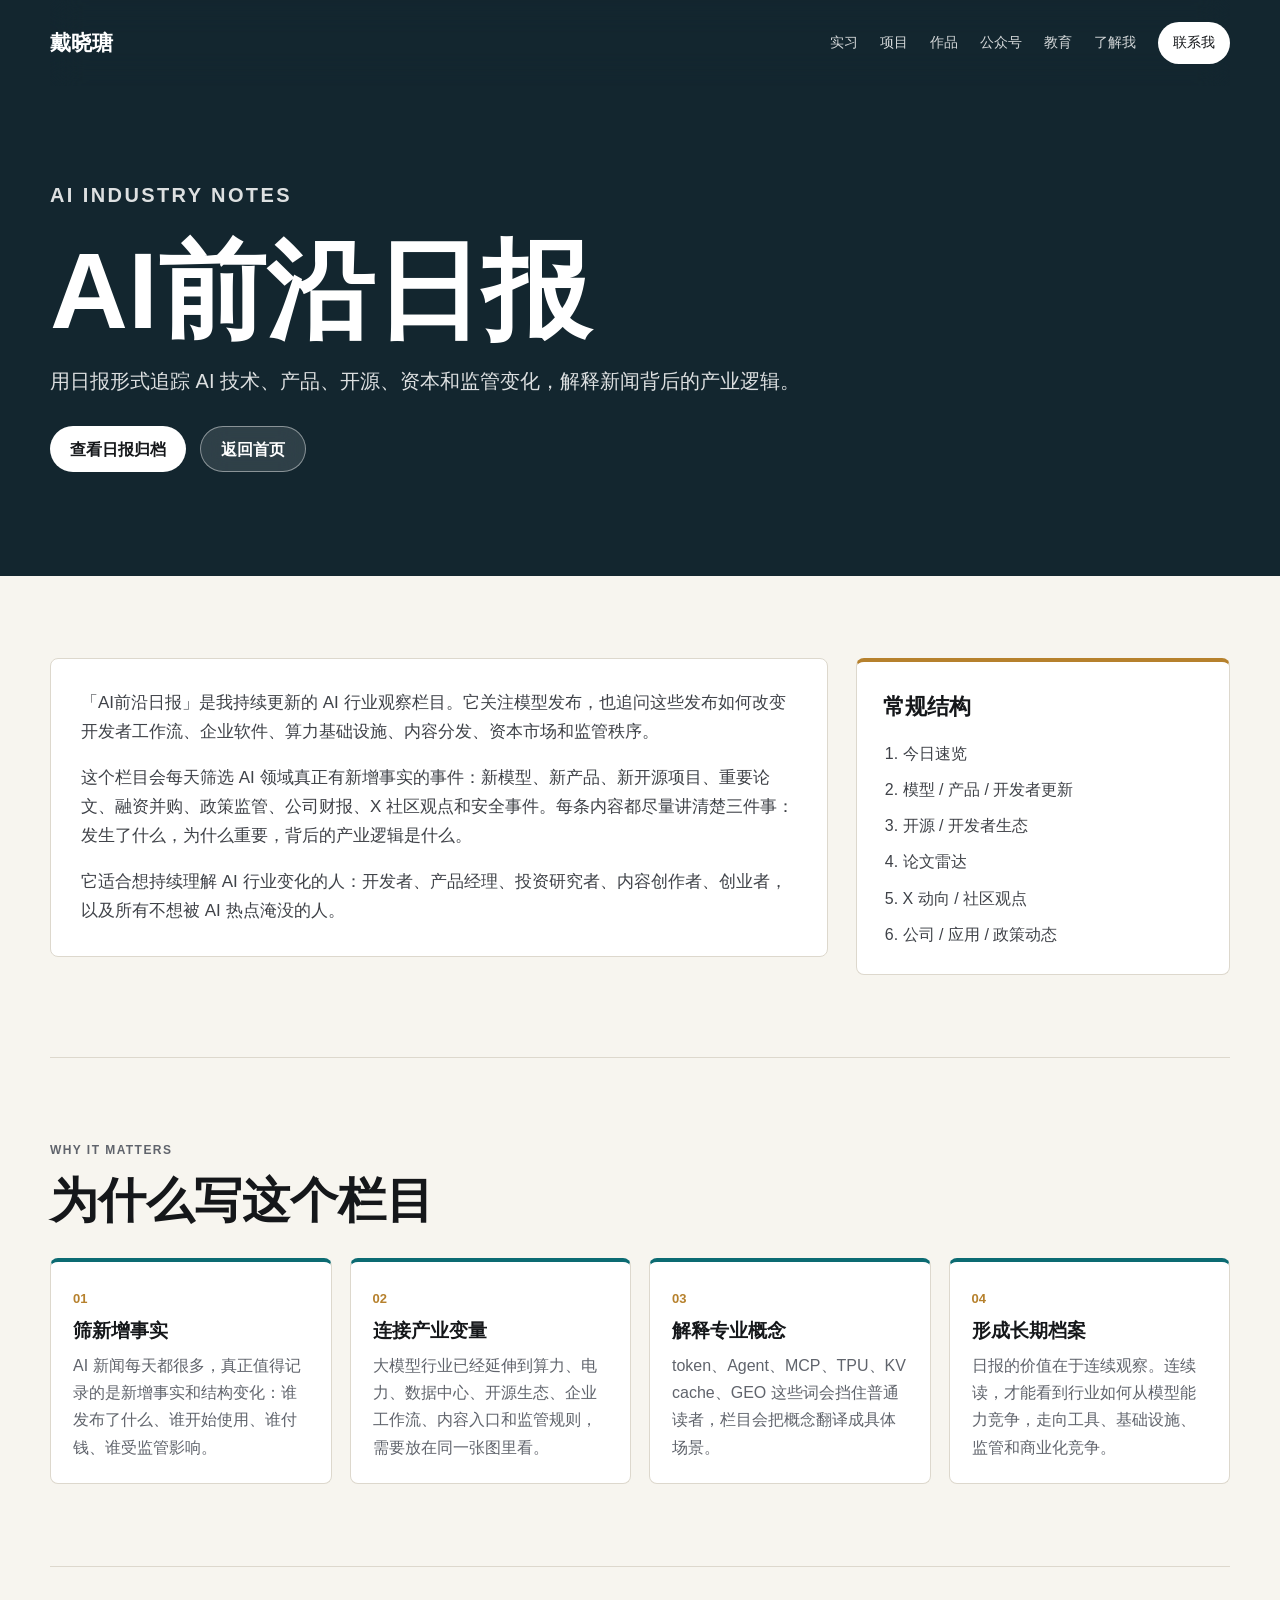
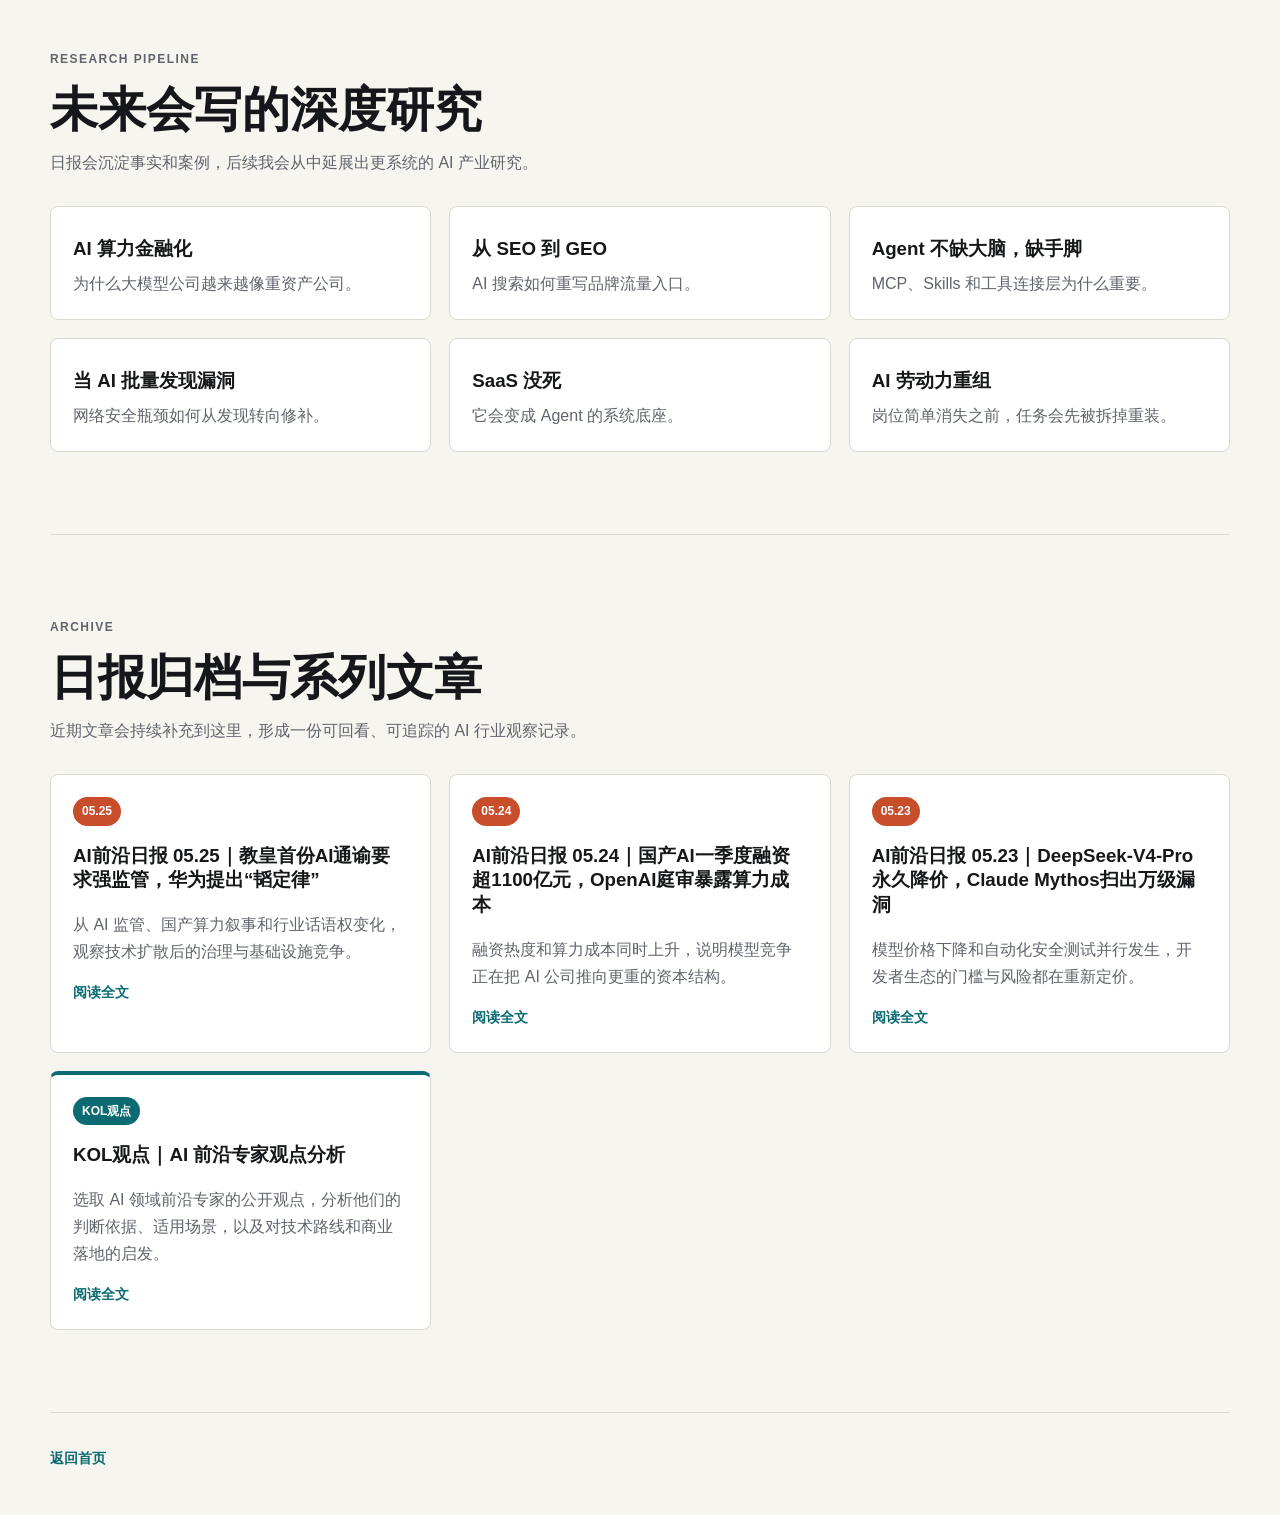
==== ai-daily/index.html @ 01240bb3 "Initial personal website" ====
<!doctype html>
<html lang="zh-CN">
  <head>
    <meta charset="utf-8" />
    <meta name="viewport" content="width=device-width, initial-scale=1" />
    <title>AI前沿日报 | 戴晓瑭</title>
    <meta
      name="description"
      content="AI前沿日报是戴晓瑭持续更新的 AI 行业观察栏目，追踪技术、产品、开源、资本和监管变化，解释新闻背后的产业逻辑。"
    />
    <link rel="stylesheet" href="../styles.css" />
  </head>
  <body class="daily-page">
    <header class="daily-site-header">
      <nav class="nav" aria-label="主导航">
        <a class="brand" href="../index.html#top" aria-label="返回首页">戴晓瑭</a>
        <button class="nav-toggle" type="button" aria-label="打开导航" aria-expanded="false">
          <span></span>
          <span></span>
        </button>
        <div class="nav-links">
          <a href="../index.html#experience">实习</a>
          <a href="../index.html#projects">项目</a>
          <a href="../index.html#downloads">作品</a>
          <a href="./">公众号</a>
          <a href="../index.html#education">教育</a>
          <a href="../index.html#life">了解我</a>
          <a class="nav-cta" href="mailto:daixiaotang2022@163.com">联系我</a>
        </div>
      </nav>

      <section class="daily-hero" aria-labelledby="daily-title">
        <p class="eyebrow">AI Industry Notes</p>
        <h1 id="daily-title">AI前沿日报</h1>
        <p>
          用日报形式追踪 AI 技术、产品、开源、资本和监管变化，解释新闻背后的产业逻辑。
        </p>
        <div class="daily-hero-actions">
          <a class="primary-action" href="#archive">查看日报归档</a>
          <a class="secondary-action" href="../index.html">返回首页</a>
        </div>
      </section>
    </header>

    <main>
      <section class="section daily-intro" aria-label="栏目介绍">
        <div class="daily-intro-copy">
          <p>
            「AI前沿日报」是我持续更新的 AI 行业观察栏目。它关注模型发布，也追问这些发布如何改变开发者工作流、企业软件、算力基础设施、内容分发、资本市场和监管秩序。
          </p>
          <p>
            这个栏目会每天筛选 AI 领域真正有新增事实的事件：新模型、新产品、新开源项目、重要论文、融资并购、政策监管、公司财报、X 社区观点和安全事件。每条内容都尽量讲清楚三件事：发生了什么，为什么重要，背后的产业逻辑是什么。
          </p>
          <p>
            它适合想持续理解 AI 行业变化的人：开发者、产品经理、投资研究者、内容创作者、创业者，以及所有不想被 AI 热点淹没的人。
          </p>
        </div>
        <aside class="daily-format-card" aria-label="栏目结构">
          <h2>常规结构</h2>
          <ol>
            <li>今日速览</li>
            <li>模型 / 产品 / 开发者更新</li>
            <li>开源 / 开发者生态</li>
            <li>论文雷达</li>
            <li>X 动向 / 社区观点</li>
            <li>公司 / 应用 / 政策动态</li>
          </ol>
        </aside>
      </section>

      <section class="section daily-value-section" aria-labelledby="value-title">
        <div class="section-heading">
          <p class="eyebrow">Why It Matters</p>
          <h2 id="value-title">为什么写这个栏目</h2>
        </div>
        <div class="daily-card-grid">
          <article>
            <span>01</span>
            <h3>筛新增事实</h3>
            <p>AI 新闻每天都很多，真正值得记录的是新增事实和结构变化：谁发布了什么、谁开始使用、谁付钱、谁受监管影响。</p>
          </article>
          <article>
            <span>02</span>
            <h3>连接产业变量</h3>
            <p>大模型行业已经延伸到算力、电力、数据中心、开源生态、企业工作流、内容入口和监管规则，需要放在同一张图里看。</p>
          </article>
          <article>
            <span>03</span>
            <h3>解释专业概念</h3>
            <p>token、Agent、MCP、TPU、KV cache、GEO 这些词会挡住普通读者，栏目会把概念翻译成具体场景。</p>
          </article>
          <article>
            <span>04</span>
            <h3>形成长期档案</h3>
            <p>日报的价值在于连续观察。连续读，才能看到行业如何从模型能力竞争，走向工具、基础设施、监管和商业化竞争。</p>
          </article>
        </div>
      </section>

      <section class="section deep-research-section" aria-labelledby="research-title">
        <div class="section-heading">
          <p class="eyebrow">Research Pipeline</p>
          <h2 id="research-title">未来会写的深度研究</h2>
          <p>日报会沉淀事实和案例，后续我会从中延展出更系统的 AI 产业研究。</p>
        </div>
        <div class="research-list">
          <article>
            <h3>AI 算力金融化</h3>
            <p>为什么大模型公司越来越像重资产公司。</p>
          </article>
          <article>
            <h3>从 SEO 到 GEO</h3>
            <p>AI 搜索如何重写品牌流量入口。</p>
          </article>
          <article>
            <h3>Agent 不缺大脑，缺手脚</h3>
            <p>MCP、Skills 和工具连接层为什么重要。</p>
          </article>
          <article>
            <h3>当 AI 批量发现漏洞</h3>
            <p>网络安全瓶颈如何从发现转向修补。</p>
          </article>
          <article>
            <h3>SaaS 没死</h3>
            <p>它会变成 Agent 的系统底座。</p>
          </article>
          <article>
            <h3>AI 劳动力重组</h3>
            <p>岗位简单消失之前，任务会先被拆掉重装。</p>
          </article>
        </div>
      </section>

      <section class="section archive-section" id="archive" aria-labelledby="archive-title">
        <div class="section-heading">
          <p class="eyebrow">Archive</p>
          <h2 id="archive-title">日报归档与系列文章</h2>
          <p>近期文章会持续补充到这里，形成一份可回看、可追踪的 AI 行业观察记录。</p>
        </div>
        <div class="article-list">
          <article class="article-card">
            <time datetime="2026-05-25">05.25</time>
            <h3>AI前沿日报 05.25｜教皇首份AI通谕要求强监管，华为提出“韬定律”</h3>
            <p>从 AI 监管、国产算力叙事和行业话语权变化，观察技术扩散后的治理与基础设施竞争。</p>
            <a href="https://mp.weixin.qq.com/s/9RqhvEOD9WGceK2MUgbzag" target="_blank" rel="noreferrer">阅读全文</a>
          </article>
          <article class="article-card">
            <time datetime="2026-05-24">05.24</time>
            <h3>AI前沿日报 05.24｜国产AI一季度融资超1100亿元，OpenAI庭审暴露算力成本</h3>
            <p>融资热度和算力成本同时上升，说明模型竞争正在把 AI 公司推向更重的资本结构。</p>
            <a href="https://mp.weixin.qq.com/s/TANCu0nCdTwqY-NzmuVdgA" target="_blank" rel="noreferrer">阅读全文</a>
          </article>
          <article class="article-card">
            <time datetime="2026-05-23">05.23</time>
            <h3>AI前沿日报 05.23｜DeepSeek-V4-Pro永久降价，Claude Mythos扫出万级漏洞</h3>
            <p>模型价格下降和自动化安全测试并行发生，开发者生态的门槛与风险都在重新定价。</p>
            <a href="https://mp.weixin.qq.com/s/mKj3qiV9ltxEZ8whhvYLuQ" target="_blank" rel="noreferrer">阅读全文</a>
          </article>
          <article class="article-card article-card-series">
            <span class="article-tag">KOL观点</span>
            <h3>KOL观点｜AI 前沿专家观点分析</h3>
            <p>选取 AI 领域前沿专家的公开观点，分析他们的判断依据、适用场景，以及对技术路线和商业落地的启发。</p>
            <a href="https://mp.weixin.qq.com/s/wnIvFZk73prSC3Kz0EGBNw" target="_blank" rel="noreferrer">阅读全文</a>
          </article>
        </div>
      </section>
    </main>

    <footer class="footer">
      <a href="../index.html">返回首页</a>
    </footer>

    <script src="../script.js"></script>
  </body>
</html>
---- styles.css ----
:root {
  --ink: #15171a;
  --muted: #60646c;
  --paper: #f7f5ef;
  --surface: #ffffff;
  --line: #ddd8cd;
  --teal: #0c6b72;
  --red: #c84d2b;
  --gold: #b6812d;
  --sky: #2f8bd3;
  --shadow: 0 22px 70px rgba(23, 23, 23, 0.12);
}

* {
  box-sizing: border-box;
}

html {
  scroll-behavior: smooth;
}

body {
  margin: 0;
  font-family: "Microsoft YaHei", "PingFang SC", "Hiragino Sans GB", Arial, sans-serif;
  color: var(--ink);
  background: var(--paper);
  line-height: 1.7;
}

a {
  color: inherit;
  text-decoration: none;
}

img {
  display: block;
  max-width: 100%;
}

.site-header {
  position: relative;
  min-height: 94vh;
  color: #ffffff;
  background:
    linear-gradient(90deg, rgba(6, 19, 30, 0.88) 0%, rgba(6, 19, 30, 0.6) 37%, rgba(6, 19, 30, 0.08) 72%),
    linear-gradient(180deg, rgba(6, 19, 30, 0.18) 0%, rgba(6, 19, 30, 0.16) 66%, rgba(247, 245, 239, 1) 100%),
    url("assets/hero-mountain-web.jpg") center right / cover no-repeat;
}

.site-header::after {
  position: absolute;
  right: 0;
  bottom: 0;
  left: 0;
  height: 160px;
  pointer-events: none;
  content: "";
  background: linear-gradient(180deg, rgba(247, 245, 239, 0) 0%, var(--paper) 88%);
}

.nav {
  position: sticky;
  top: 0;
  z-index: 10;
  display: flex;
  align-items: center;
  justify-content: space-between;
  width: min(1180px, calc(100% - 40px));
  margin: 0 auto;
  padding: 22px 0;
  color: #ffffff;
  backdrop-filter: blur(16px);
}

.brand {
  font-size: 21px;
  font-weight: 900;
  letter-spacing: 0;
}

.nav-links {
  display: flex;
  align-items: center;
  gap: 22px;
  font-size: 14px;
  color: rgba(255, 255, 255, 0.82);
}

.nav-links a {
  transition: color 0.2s ease;
}

.nav-links a:hover {
  color: #ffffff;
}

.nav-cta {
  padding: 9px 15px;
  color: var(--ink) !important;
  background: #ffffff;
  border-radius: 999px;
}

.nav-toggle {
  display: none;
  width: 42px;
  height: 42px;
  border: 1px solid rgba(255, 255, 255, 0.35);
  border-radius: 50%;
  background: rgba(255, 255, 255, 0.16);
}

.nav-toggle span {
  display: block;
  width: 18px;
  height: 2px;
  margin: 5px auto;
  background: #ffffff;
}

.hero {
  position: relative;
  z-index: 1;
  display: flex;
  min-height: calc(94vh - 86px);
  flex-direction: column;
  justify-content: center;
  width: min(1180px, calc(100% - 40px));
  margin: 0 auto;
  padding: 70px 0 110px;
}

.hero-copy {
  position: relative;
  z-index: 1;
  max-width: 690px;
}

.eyebrow {
  margin: 0 0 14px;
  color: var(--red);
  font-size: 12px;
  font-weight: 900;
  letter-spacing: 0.12em;
  text-transform: uppercase;
}

h1,
h2,
h3,
p {
  margin-top: 0;
}

h1 {
  margin-bottom: 20px;
  font-size: clamp(64px, 11vw, 132px);
  line-height: 0.95;
  letter-spacing: 0;
}

.hero-subtitle {
  max-width: 650px;
  margin-bottom: 28px;
  color: rgba(255, 255, 255, 0.88);
  font-size: 19px;
}

.hero-actions {
  display: flex;
  flex-wrap: wrap;
  gap: 14px;
  margin-bottom: 32px;
}

.primary-action,
.secondary-action {
  display: inline-flex;
  align-items: center;
  justify-content: center;
  min-height: 46px;
  padding: 0 20px;
  border-radius: 999px;
  font-weight: 700;
}

.primary-action {
  color: var(--ink);
  background: #ffffff;
}

.secondary-action {
  color: #ffffff;
  border: 1px solid rgba(255, 255, 255, 0.44);
  background: rgba(255, 255, 255, 0.12);
  backdrop-filter: blur(14px);
}

.contact-strip {
  display: grid;
  grid-template-columns: repeat(3, minmax(0, 1fr));
  width: min(820px, 100%);
  gap: 12px;
  margin: 44px 0 0;
}

.contact-strip div {
  padding: 16px;
  border: 1px solid rgba(255, 255, 255, 0.24);
  background: rgba(255, 255, 255, 0.13);
  backdrop-filter: blur(16px);
}

.contact-strip dt {
  color: rgba(255, 255, 255, 0.68);
  font-size: 12px;
}

.contact-strip dd {
  margin: 3px 0 0;
  font-weight: 700;
  word-break: break-word;
}

.section {
  width: min(1180px, calc(100% - 40px));
  margin: 0 auto;
  padding: 82px 0;
}

.intro-band {
  padding-top: 34px;
}

.section-heading {
  max-width: 720px;
  margin-bottom: 30px;
}

.section-heading h2,
.education-band h2 {
  margin-bottom: 12px;
  font-size: clamp(30px, 4vw, 48px);
  line-height: 1.12;
  letter-spacing: 0;
}

.section-heading p,
.education-band p {
  color: var(--muted);
}

.highlight-grid,
.project-grid,
.prompt-grid,
.download-grid {
  display: grid;
  grid-template-columns: repeat(3, minmax(0, 1fr));
  gap: 18px;
}

.highlight-grid article,
.project-card,
.prompt-grid article,
.download-grid a {
  padding: 24px;
  border: 1px solid var(--line);
  border-radius: 8px;
  background: var(--surface);
}

.highlight-grid article {
  border-top: 4px solid var(--sky);
}

.highlight-grid strong {
  display: block;
  margin-bottom: 9px;
  font-size: 19px;
}

.highlight-grid p,
.project-card p,
.prompt-grid p,
.skills-layout p {
  margin-bottom: 0;
  color: var(--muted);
}

.split {
  display: grid;
  grid-template-columns: 320px minmax(0, 1fr);
  gap: 58px;
}

.sticky-heading {
  position: sticky;
  top: 92px;
  align-self: start;
}

.story-list {
  position: relative;
  display: grid;
  gap: 22px;
}

.story-card {
  position: relative;
  border-left: 4px solid var(--sky);
  border-radius: 0 8px 8px 0;
  background: #ffffff;
  box-shadow: 0 14px 42px rgba(23, 23, 23, 0.06);
}

.story-card summary,
.project-card summary {
  cursor: pointer;
  list-style: none;
}

.story-card summary::-webkit-details-marker,
.project-card summary::-webkit-details-marker {
  display: none;
}

.story-card summary {
  display: grid;
  gap: 7px;
  padding: 26px 30px;
}

.story-card summary::after,
.project-card summary::after {
  justify-self: start;
  color: var(--teal);
  font-size: 13px;
  font-weight: 900;
  content: "展开细节";
}

.story-card[open] summary::after,
.project-card[open] summary::after {
  content: "收起细节";
}

.story-date,
.project-card span {
  color: var(--gold);
  font-size: 13px;
  font-weight: 900;
}

.story-title,
.project-card h3,
.skills-layout h3 {
  margin: 8px 0 12px;
  font-size: 22px;
  line-height: 1.35;
  font-weight: 900;
}

.story-teaser {
  color: var(--muted);
  font-size: 15px;
}

.story-body,
.project-expanded {
  padding: 0 30px 30px;
}

.story-body p,
.project-expanded p {
  color: #3f4248;
}

.story-card ul,
.project-card ul {
  display: grid;
  gap: 8px;
  margin: 0;
  padding-left: 20px;
  color: #3f4248;
}

.detail-grid {
  display: grid;
  grid-template-columns: repeat(2, minmax(0, 1fr));
  gap: 18px;
  margin-top: 18px;
}

.detail-grid > div {
  padding: 18px;
  border: 1px solid #e5e0d5;
  border-radius: 8px;
  background: #fbfaf6;
}

.detail-grid h4 {
  margin: 0 0 10px;
  font-size: 15px;
}

.investment-notes > div {
  border-top: 4px solid var(--gold);
  background: #ffffff;
}

.investment-notes li strong {
  color: #171717;
}

.logic-panel {
  margin-top: 18px;
  padding: 18px;
  border: 1px solid #e5e0d5;
  border-radius: 8px;
  background: #fffdf7;
}

.logic-panel h4 {
  margin: 0 0 14px;
  font-size: 15px;
}

.logic-chain {
  display: grid;
  grid-template-columns: repeat(3, minmax(0, 1fr));
  gap: 14px;
}

.logic-chain + .logic-chain {
  margin-top: 14px;
}

.logic-chain article {
  position: relative;
  min-height: 150px;
  padding: 16px;
  border: 1px solid #e6ded0;
  border-radius: 8px;
  background: #ffffff;
}

.logic-chain article:not(:last-child)::after {
  position: absolute;
  top: 50%;
  right: -13px;
  z-index: 2;
  width: 24px;
  height: 24px;
  border: 1px solid #e6ded0;
  border-radius: 999px;
  background: #ffffff;
  color: var(--gold);
  font-size: 14px;
  font-weight: 900;
  line-height: 22px;
  text-align: center;
  content: ">";
  transform: translateY(-50%);
}

.logic-chain span {
  display: block;
  color: var(--gold);
  font-size: 12px;
  font-weight: 900;
}

.logic-chain strong {
  display: block;
  margin-top: 6px;
  color: #171717;
  font-size: 18px;
}

.logic-chain p {
  margin: 10px 0 0;
  color: #4d5158;
  font-size: 14px;
}

.project-grid {
  grid-template-columns: repeat(2, minmax(0, 1fr));
}

.project-card {
  align-self: start;
}

.project-link-card {
  display: grid;
  align-content: start;
  gap: 10px;
  border-top: 4px solid var(--teal);
  transition: transform 0.2s ease, box-shadow 0.2s ease;
}

.project-link-card:hover {
  transform: translateY(-3px);
  box-shadow: 0 18px 42px rgba(23, 23, 23, 0.08);
}

.project-link-card span {
  color: var(--gold);
  font-size: 13px;
  font-weight: 900;
}

.project-link-card h3 {
  margin-bottom: 0;
  font-size: 26px;
}

.project-link-card strong {
  width: fit-content;
  margin-top: 8px;
  color: var(--teal);
  font-size: 14px;
}

.project-card summary {
  display: grid;
  gap: 8px;
}

.feature-project {
  grid-column: 1 / -1;
  padding: 28px;
  border-color: rgba(12, 107, 114, 0.24);
  background:
    linear-gradient(135deg, rgba(47, 139, 211, 0.1), rgba(200, 77, 43, 0.08)),
    #ffffff;
}

.feature-project summary {
  max-width: 880px;
}

.system-map,
.module-grid,
.optimizer-grid {
  display: grid;
  grid-template-columns: repeat(4, minmax(0, 1fr));
  gap: 12px;
  margin: 22px 0 18px;
}

.system-map span,
.module-grid article,
.optimizer-grid article {
  min-height: 88px;
  padding: 16px;
  border: 1px solid rgba(12, 107, 114, 0.2);
  border-radius: 8px;
  background: rgba(255, 255, 255, 0.74);
  color: #234247;
}

.system-map span {
  font-size: 14px;
  font-weight: 900;
}

.module-grid h4,
.optimizer-section h4,
.role-block h4 {
  margin: 0 0 9px;
  font-size: 17px;
}

.module-grid p,
.optimizer-grid p,
.role-block p {
  margin: 0;
  color: #4a4f58;
  font-size: 14px;
}

.product-shot {
  overflow: hidden;
  margin: 20px 0 24px;
  border: 1px solid rgba(12, 107, 114, 0.2);
  border-radius: 8px;
  background: #ffffff;
  box-shadow: 0 16px 44px rgba(23, 23, 23, 0.08);
}

.product-shot img {
  width: 100%;
  max-height: 640px;
  object-fit: cover;
  object-position: top center;
}

.product-shot figcaption {
  padding: 12px 16px 16px;
  color: var(--muted);
  font-size: 13px;
}

.role-block,
.optimizer-section {
  margin-top: 18px;
  padding: 22px;
  border: 1px solid rgba(184, 129, 45, 0.28);
  border-radius: 8px;
  background: rgba(255, 252, 245, 0.82);
}

.role-block p + p {
  margin-top: 12px;
}

.optimizer-grid {
  grid-template-columns: repeat(2, minmax(0, 1fr));
  margin-bottom: 0;
}

.optimizer-grid article {
  background: #ffffff;
}

.optimizer-grid span {
  color: var(--red);
  font-size: 12px;
  font-weight: 900;
}

.optimizer-grid h5 {
  margin: 5px 0 8px;
  font-size: 18px;
}

.optimizer-grid p + p {
  margin-top: 10px;
}

.optimizer-grid pre {
  overflow-x: auto;
  margin: 12px 0;
  padding: 12px;
  border-radius: 8px;
  background: #11252c;
  color: #f7fbfb;
  font-size: 12px;
  line-height: 1.55;
}

.optimizer-grid code {
  font-family: "SFMono-Regular", Consolas, "Liberation Mono", monospace;
}

.project-download {
  display: inline-flex;
  align-items: center;
  justify-content: center;
  width: fit-content;
  margin-top: 16px;
  padding: 11px 16px;
  border-radius: 8px;
  color: #ffffff;
  background: var(--teal);
  font-size: 14px;
  font-weight: 900;
}

.project-download:hover {
  background: #0a555b;
}

.story-downloads {
  display: flex;
  flex-wrap: wrap;
  gap: 10px;
  margin-top: 16px;
}

.metric-row {
  display: grid;
  grid-template-columns: repeat(4, minmax(0, 1fr));
  gap: 12px;
  margin-top: 18px;
}

.metric-row div {
  padding: 16px;
  border-radius: 8px;
  background: #12262d;
  color: #ffffff;
}

.metric-row strong {
  display: block;
  font-size: 24px;
  line-height: 1.1;
}

.metric-row span {
  display: block;
  margin-top: 6px;
  color: rgba(255, 255, 255, 0.72);
  font-size: 13px;
}

.downloads-section {
  border-top: 1px solid var(--line);
}

.daily-page {
  background: #f7f5ef;
}

.daily-site-header {
  color: #ffffff;
  background: #13262f;
}

.daily-hero {
  width: min(1180px, calc(100% - 40px));
  margin: 0 auto;
  padding: 92px 0 104px;
}

.daily-hero h1 {
  max-width: 760px;
  margin-bottom: 22px;
  font-size: clamp(54px, 9vw, 108px);
}

.daily-hero p {
  max-width: 780px;
  margin-bottom: 28px;
  color: rgba(255, 255, 255, 0.86);
  font-size: 20px;
}

.daily-hero-actions {
  display: flex;
  flex-wrap: wrap;
  gap: 14px;
}

.daily-intro {
  display: grid;
  grid-template-columns: minmax(0, 1.35fr) minmax(280px, 0.65fr);
  gap: 28px;
  align-items: start;
}

.daily-intro-copy {
  padding: 30px;
  border: 1px solid var(--line);
  border-radius: 8px;
  background: #ffffff;
}

.daily-intro-copy p {
  color: #3f4248;
  font-size: 17px;
}

.daily-intro-copy p:last-child {
  margin-bottom: 0;
}

.daily-format-card {
  padding: 26px;
  border: 1px solid var(--line);
  border-top: 4px solid var(--gold);
  border-radius: 8px;
  background: #ffffff;
}

.daily-format-card h2 {
  margin-bottom: 14px;
  font-size: 22px;
}

.daily-format-card ol {
  display: grid;
  gap: 9px;
  margin: 0;
  padding-left: 20px;
  color: #3f4248;
}

.daily-value-section,
.deep-research-section,
.archive-section {
  border-top: 1px solid var(--line);
}

.daily-card-grid,
.research-list,
.article-list {
  display: grid;
  gap: 18px;
}

.daily-card-grid {
  grid-template-columns: repeat(4, minmax(0, 1fr));
}

.daily-card-grid article,
.research-list article,
.article-card {
  padding: 22px;
  border: 1px solid var(--line);
  border-radius: 8px;
  background: #ffffff;
}

.daily-card-grid article {
  border-top: 4px solid var(--teal);
}

.daily-card-grid span {
  color: var(--gold);
  font-size: 13px;
  font-weight: 900;
}

.daily-card-grid h3,
.research-list h3,
.article-card h3 {
  margin: 8px 0 8px;
  line-height: 1.32;
}

.daily-card-grid p,
.research-list p,
.article-card p {
  margin-bottom: 0;
  color: var(--muted);
}

.research-list {
  grid-template-columns: repeat(3, minmax(0, 1fr));
}

.article-list {
  grid-template-columns: repeat(3, minmax(0, 1fr));
}

.article-card {
  display: grid;
  align-content: start;
  gap: 10px;
}

.article-card time,
.article-tag {
  width: fit-content;
  padding: 4px 9px;
  border-radius: 999px;
  color: #ffffff;
  background: var(--red);
  font-size: 12px;
  font-weight: 900;
}

.article-tag {
  background: var(--teal);
}

.article-card-series {
  border-top: 4px solid var(--teal);
}

.article-card a,
.article-card > span:not(.article-tag) {
  width: fit-content;
  margin-top: 6px;
  color: var(--teal);
  font-size: 14px;
  font-weight: 900;
}

.article-card > span:not(.article-tag) {
  color: var(--muted);
}

.download-grid a {
  display: grid;
  gap: 8px;
  transition: transform 0.2s ease, box-shadow 0.2s ease;
}

.download-grid a:hover {
  transform: translateY(-3px);
  box-shadow: 0 18px 42px rgba(23, 23, 23, 0.08);
}

.download-grid span {
  width: fit-content;
  padding: 4px 9px;
  border-radius: 999px;
  color: #ffffff;
  background: var(--red);
  font-size: 12px;
  font-weight: 900;
}

.download-grid strong {
  font-size: 19px;
}

.download-grid small {
  color: var(--muted);
  font-size: 13px;
}

.prompt-grid {
  grid-template-columns: repeat(4, minmax(0, 1fr));
}

.prompt-grid article {
  border-top: 4px solid var(--red);
}

.prompt-grid strong {
  display: block;
  margin-bottom: 9px;
  font-size: 17px;
}

.life-section {
  border-top: 1px solid var(--line);
}

.life-heading {
  margin-bottom: 28px;
}

.life-heading h2 {
  margin-bottom: 12px;
  font-size: clamp(30px, 4vw, 48px);
  line-height: 1.12;
  letter-spacing: 0;
}

.life-heading p {
  max-width: 860px;
  color: var(--muted);
}

.life-poem {
  display: grid;
  gap: 6px;
  max-width: 900px;
  color: #3f4248;
  font-size: 17px;
  line-height: 1.72;
}

.life-poem span {
  display: block;
}

.life-gallery {
  display: grid;
  grid-template-columns: repeat(5, minmax(0, 1fr));
  gap: 14px;
}

.life-card {
  position: relative;
  overflow: hidden;
  aspect-ratio: 4 / 5;
  min-height: 0;
  margin: 0;
  border-radius: 8px;
  background: #171717;
  box-shadow: 0 16px 42px rgba(23, 23, 23, 0.1);
}

.life-card img {
  display: block;
  width: 100%;
  height: 100%;
  object-fit: cover;
  filter: saturate(1.02);
  transition: transform 0.35s ease;
}

.life-card:hover img {
  transform: scale(1.04);
}

.life-card figcaption {
  position: absolute;
  right: 0;
  bottom: 0;
  left: 0;
  display: grid;
  gap: 4px;
  padding: 44px 16px 16px;
  color: #ffffff;
  background: linear-gradient(180deg, rgba(23, 23, 23, 0), rgba(23, 23, 23, 0.78));
}

.life-card figcaption strong {
  font-size: 16px;
}

.life-card figcaption span {
  color: rgba(255, 255, 255, 0.84);
  font-size: 13px;
}

.education-band {
  display: grid;
  grid-template-columns: minmax(280px, 0.9fr) minmax(0, 1.1fr);
  gap: 36px;
  align-items: start;
  border-top: 1px solid var(--line);
  border-bottom: 1px solid var(--line);
}

.honor-list,
.tag-cloud {
  display: flex;
  flex-wrap: wrap;
  gap: 10px;
}

.honor-list span,
.tag-cloud span {
  padding: 8px 12px;
  border: 1px solid #d1cdc2;
  border-radius: 999px;
  background: rgba(255, 255, 255, 0.66);
  font-size: 14px;
  font-weight: 700;
}

.skills-layout {
  display: grid;
  grid-template-columns: 1fr 1fr;
  gap: 30px;
}

.skills-layout > div {
  padding: 28px;
  border-top: 4px solid var(--teal);
  background: #ffffff;
}

.footer {
  display: flex;
  justify-content: space-between;
  gap: 16px;
  width: min(1180px, calc(100% - 40px));
  margin: 0 auto;
  padding: 34px 0 44px;
  border-top: 1px solid var(--line);
  color: var(--muted);
  font-size: 14px;
}

.footer p {
  margin: 0;
}

.footer a {
  color: var(--teal);
  font-weight: 700;
}

@media (max-width: 900px) {
  .nav-toggle {
    display: block;
  }

  .nav-links {
    position: absolute;
    top: 74px;
    right: 0;
    left: 0;
    display: none;
    flex-direction: column;
    align-items: stretch;
    gap: 0;
    padding: 12px;
    border: 1px solid rgba(255, 255, 255, 0.24);
    background: rgba(13, 31, 44, 0.96);
    box-shadow: 0 18px 46px rgba(23, 23, 23, 0.1);
  }

  .nav.is-open .nav-links {
    display: flex;
  }

  .nav-links a {
    padding: 12px;
  }

  .nav-cta {
    text-align: center;
  }

  .hero,
  .split,
  .life-heading,
  .daily-intro,
  .education-band,
  .skills-layout,
  .detail-grid,
  .logic-chain {
    grid-template-columns: 1fr;
  }

  .logic-chain article:not(:last-child)::after {
    display: none;
  }

  .hero {
    min-height: calc(92vh - 86px);
    padding-top: 48px;
  }

  .daily-hero {
    padding: 64px 0 72px;
  }

  .sticky-heading {
    position: static;
  }

  .highlight-grid,
  .project-grid,
  .contact-strip,
  .system-map,
  .module-grid,
  .optimizer-grid,
  .metric-row,
  .daily-card-grid,
  .research-list,
  .article-list,
  .download-grid {
    grid-template-columns: 1fr;
  }

  .life-gallery {
    grid-template-columns: repeat(2, minmax(0, 1fr));
  }

  .feature-project {
    grid-column: auto;
  }
}

@media (max-width: 560px) {
  .nav,
  .hero,
  .daily-hero,
  .section,
  .footer {
    width: min(100% - 28px, 1180px);
  }

  .site-header {
    min-height: 92vh;
    background:
      linear-gradient(180deg, rgba(6, 19, 30, 0.78) 0%, rgba(6, 19, 30, 0.54) 58%, rgba(247, 245, 239, 1) 100%),
      url("assets/hero-mountain-web.jpg") 57% center / cover no-repeat;
  }

  .section {
    padding: 58px 0;
  }

  .hero-subtitle {
    font-size: 17px;
  }

  h1 {
    font-size: clamp(56px, 18vw, 82px);
  }

  .story-card summary,
  .story-body,
  .highlight-grid article,
  .project-card,
  .skills-layout > div {
    padding: 20px;
  }

  .life-gallery {
    grid-template-columns: 1fr;
  }

  .footer {
    flex-direction: column;
  }
}
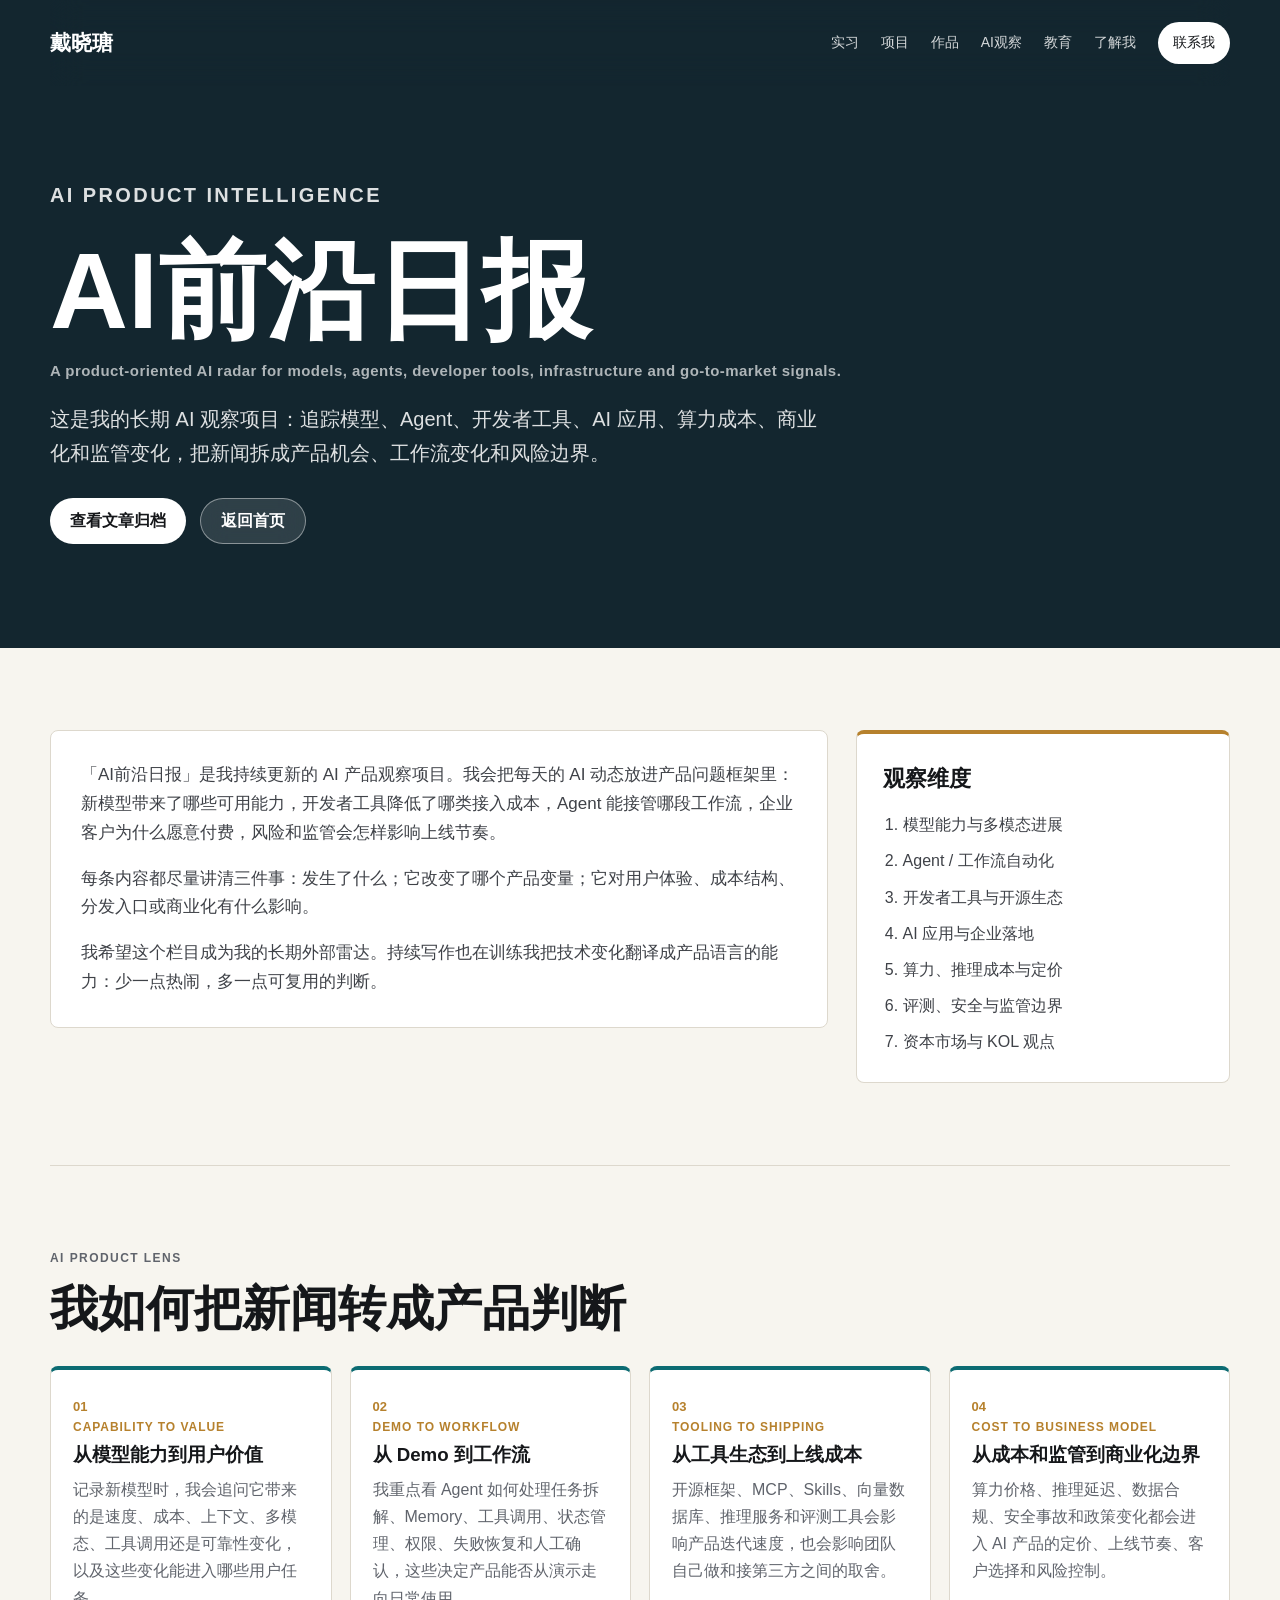
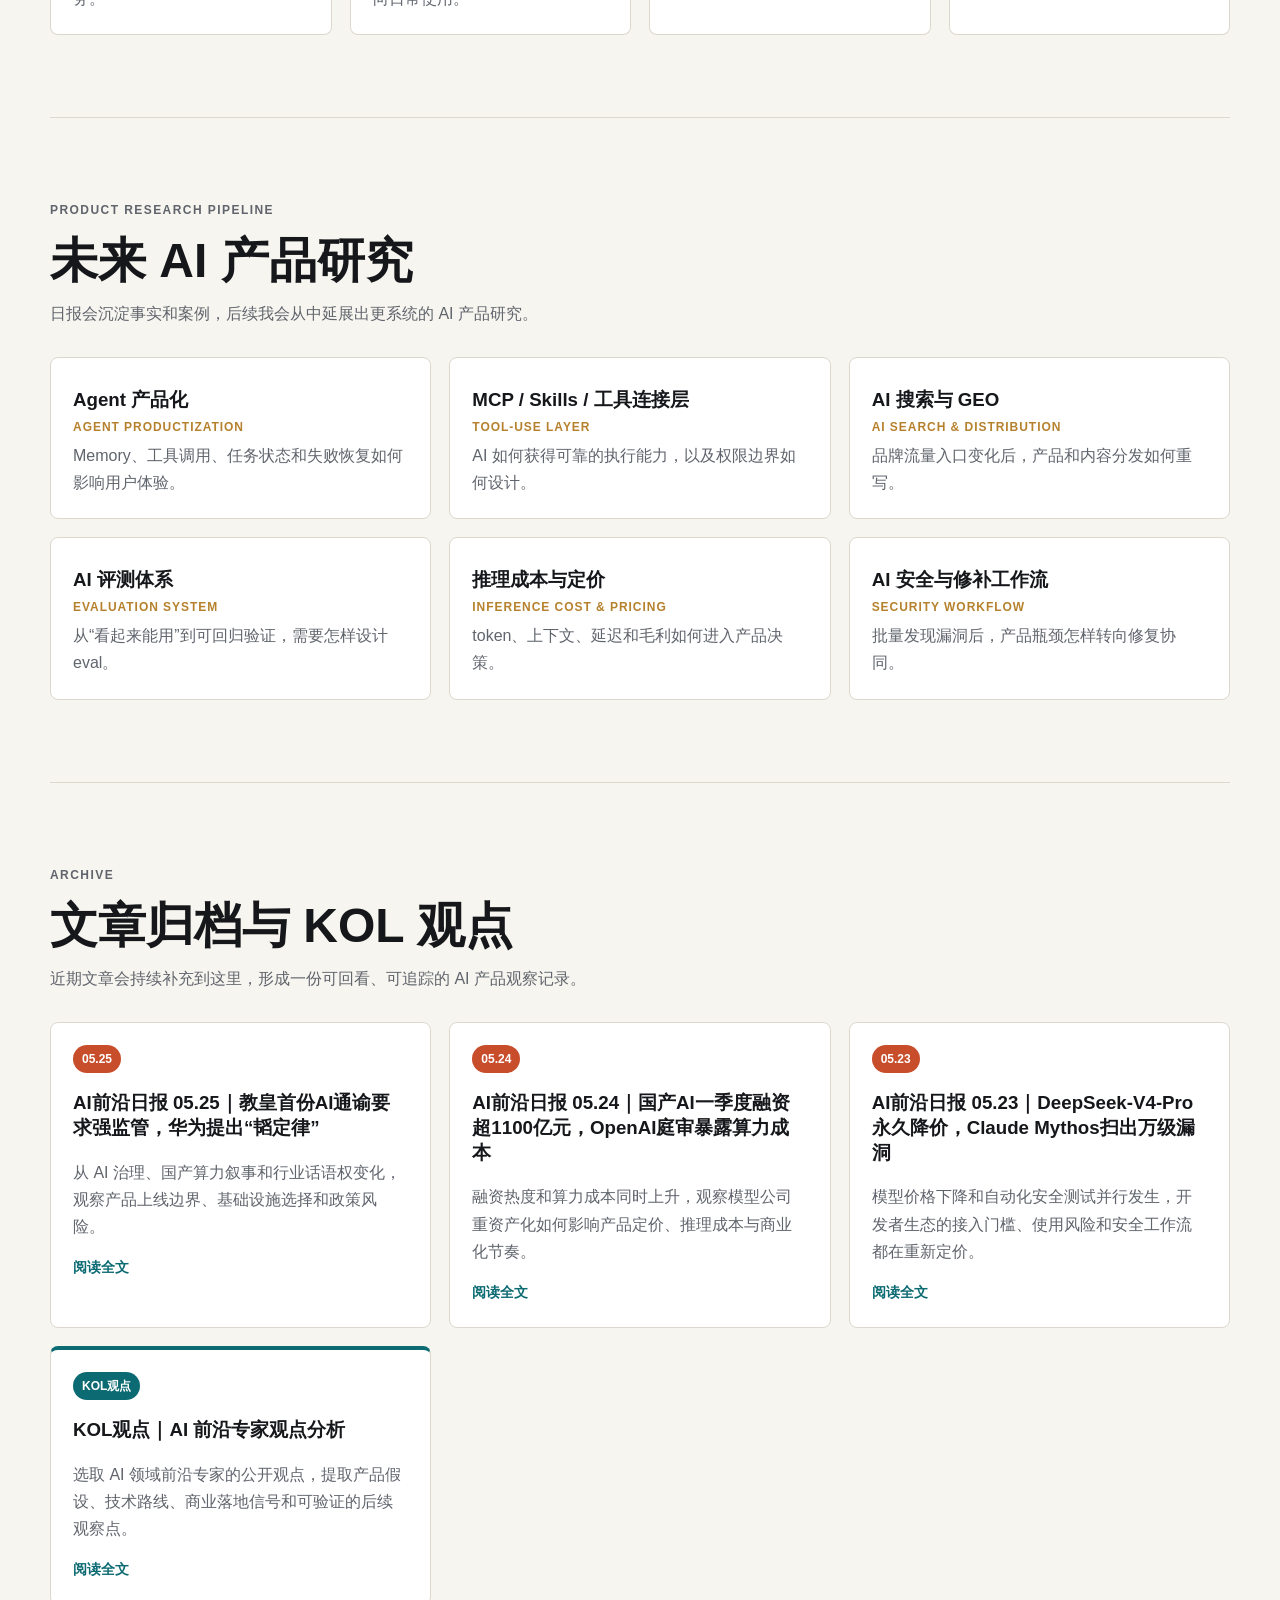
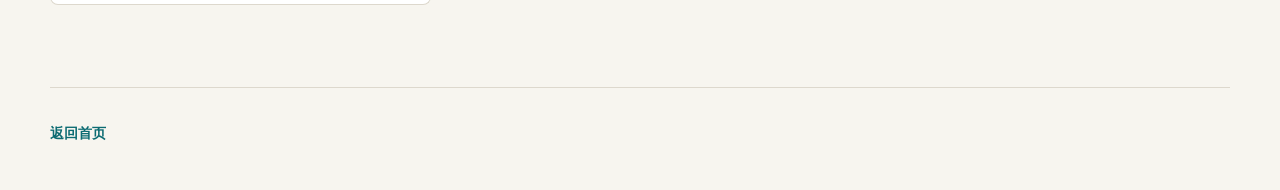
==== commit dd3b6558: "Make portfolio more interactive and AI-oriented" ====
--- a/ai-daily/index.html
+++ b/ai-daily/index.html
@@ -3,12 +3,12 @@
   <head>
     <meta charset="utf-8" />
     <meta name="viewport" content="width=device-width, initial-scale=1" />
-    <title>AI前沿日报 | 戴晓瑭</title>
+    <title>AI前沿日报 | AI 产品观察</title>
     <meta
       name="description"
-      content="AI前沿日报是戴晓瑭持续更新的 AI 行业观察栏目，追踪技术、产品、开源、资本和监管变化，解释新闻背后的产业逻辑。"
+      content="AI前沿日报是戴晓瑭持续更新的 AI 产品观察项目，追踪模型、Agent、开发者工具、AI 应用、算力成本、商业化和监管变化。"
     />
-    <link rel="stylesheet" href="../styles.css" />
+    <link rel="stylesheet" href="../styles.css?v=20260530h" />
   </head>
   <body class="daily-page">
     <header class="daily-site-header">
@@ -22,7 +22,7 @@
           <a href="../index.html#experience">实习</a>
           <a href="../index.html#projects">项目</a>
           <a href="../index.html#downloads">作品</a>
-          <a href="./">公众号</a>
+          <a href="./">AI观察</a>
           <a href="../index.html#education">教育</a>
           <a href="../index.html#life">了解我</a>
           <a class="nav-cta" href="mailto:daixiaotang2022@163.com">联系我</a>
@@ -30,13 +30,14 @@
       </nav>
 
       <section class="daily-hero" aria-labelledby="daily-title">
-        <p class="eyebrow">AI Industry Notes</p>
+        <p class="eyebrow">AI Product Intelligence</p>
         <h1 id="daily-title">AI前沿日报</h1>
+        <p class="daily-hero-note">A product-oriented AI radar for models, agents, developer tools, infrastructure and go-to-market signals.</p>
         <p>
-          用日报形式追踪 AI 技术、产品、开源、资本和监管变化，解释新闻背后的产业逻辑。
+          这是我的长期 AI 观察项目：追踪模型、Agent、开发者工具、AI 应用、算力成本、商业化和监管变化，把新闻拆成产品机会、工作流变化和风险边界。
         </p>
         <div class="daily-hero-actions">
-          <a class="primary-action" href="#archive">查看日报归档</a>
+          <a class="primary-action" href="#archive">查看文章归档</a>
           <a class="secondary-action" href="../index.html">返回首页</a>
         </div>
       </section>
@@ -46,87 +47,98 @@
       <section class="section daily-intro" aria-label="栏目介绍">
         <div class="daily-intro-copy">
           <p>
-            「AI前沿日报」是我持续更新的 AI 行业观察栏目。它关注模型发布，也追问这些发布如何改变开发者工作流、企业软件、算力基础设施、内容分发、资本市场和监管秩序。
+            「AI前沿日报」是我持续更新的 AI 产品观察项目。我会把每天的 AI 动态放进产品问题框架里：新模型带来了哪些可用能力，开发者工具降低了哪类接入成本，Agent 能接管哪段工作流，企业客户为什么愿意付费，风险和监管会怎样影响上线节奏。
           </p>
           <p>
-            这个栏目会每天筛选 AI 领域真正有新增事实的事件：新模型、新产品、新开源项目、重要论文、融资并购、政策监管、公司财报、X 社区观点和安全事件。每条内容都尽量讲清楚三件事：发生了什么，为什么重要，背后的产业逻辑是什么。
+            每条内容都尽量讲清三件事：发生了什么；它改变了哪个产品变量；它对用户体验、成本结构、分发入口或商业化有什么影响。
           </p>
           <p>
-            它适合想持续理解 AI 行业变化的人：开发者、产品经理、投资研究者、内容创作者、创业者，以及所有不想被 AI 热点淹没的人。
+            我希望这个栏目成为我的长期外部雷达。持续写作也在训练我把技术变化翻译成产品语言的能力：少一点热闹，多一点可复用的判断。
           </p>
         </div>
         <aside class="daily-format-card" aria-label="栏目结构">
-          <h2>常规结构</h2>
+          <h2>观察维度</h2>
           <ol>
-            <li>今日速览</li>
-            <li>模型 / 产品 / 开发者更新</li>
-            <li>开源 / 开发者生态</li>
-            <li>论文雷达</li>
-            <li>X 动向 / 社区观点</li>
-            <li>公司 / 应用 / 政策动态</li>
+            <li>模型能力与多模态进展</li>
+            <li>Agent / 工作流自动化</li>
+            <li>开发者工具与开源生态</li>
+            <li>AI 应用与企业落地</li>
+            <li>算力、推理成本与定价</li>
+            <li>评测、安全与监管边界</li>
+            <li>资本市场与 KOL 观点</li>
           </ol>
         </aside>
       </section>
 
       <section class="section daily-value-section" aria-labelledby="value-title">
         <div class="section-heading">
-          <p class="eyebrow">Why It Matters</p>
-          <h2 id="value-title">为什么写这个栏目</h2>
+          <p class="eyebrow">AI Product Lens</p>
+          <h2 id="value-title">我如何把新闻转成产品判断</h2>
         </div>
         <div class="daily-card-grid">
           <article>
             <span>01</span>
-            <h3>筛新增事实</h3>
-            <p>AI 新闻每天都很多，真正值得记录的是新增事实和结构变化：谁发布了什么、谁开始使用、谁付钱、谁受监管影响。</p>
+            <small>Capability to Value</small>
+            <h3>从模型能力到用户价值</h3>
+            <p>记录新模型时，我会追问它带来的是速度、成本、上下文、多模态、工具调用还是可靠性变化，以及这些变化能进入哪些用户任务。</p>
           </article>
           <article>
             <span>02</span>
-            <h3>连接产业变量</h3>
-            <p>大模型行业已经延伸到算力、电力、数据中心、开源生态、企业工作流、内容入口和监管规则，需要放在同一张图里看。</p>
+            <small>Demo to Workflow</small>
+            <h3>从 Demo 到工作流</h3>
+            <p>我重点看 Agent 如何处理任务拆解、Memory、工具调用、状态管理、权限、失败恢复和人工确认，这些决定产品能否从演示走向日常使用。</p>
           </article>
           <article>
             <span>03</span>
-            <h3>解释专业概念</h3>
-            <p>token、Agent、MCP、TPU、KV cache、GEO 这些词会挡住普通读者，栏目会把概念翻译成具体场景。</p>
+            <small>Tooling to Shipping</small>
+            <h3>从工具生态到上线成本</h3>
+            <p>开源框架、MCP、Skills、向量数据库、推理服务和评测工具会影响产品迭代速度，也会影响团队自己做和接第三方之间的取舍。</p>
           </article>
           <article>
             <span>04</span>
-            <h3>形成长期档案</h3>
-            <p>日报的价值在于连续观察。连续读，才能看到行业如何从模型能力竞争，走向工具、基础设施、监管和商业化竞争。</p>
+            <small>Cost to Business Model</small>
+            <h3>从成本和监管到商业化边界</h3>
+            <p>算力价格、推理延迟、数据合规、安全事故和政策变化都会进入 AI 产品的定价、上线节奏、客户选择和风险控制。</p>
           </article>
         </div>
       </section>
 
       <section class="section deep-research-section" aria-labelledby="research-title">
         <div class="section-heading">
-          <p class="eyebrow">Research Pipeline</p>
-          <h2 id="research-title">未来会写的深度研究</h2>
-          <p>日报会沉淀事实和案例，后续我会从中延展出更系统的 AI 产业研究。</p>
+          <p class="eyebrow">Product Research Pipeline</p>
+          <h2 id="research-title">未来 AI 产品研究</h2>
+          <p>日报会沉淀事实和案例，后续我会从中延展出更系统的 AI 产品研究。</p>
         </div>
         <div class="research-list">
           <article>
-            <h3>AI 算力金融化</h3>
-            <p>为什么大模型公司越来越像重资产公司。</p>
+            <h3>Agent 产品化</h3>
+            <small>Agent Productization</small>
+            <p>Memory、工具调用、任务状态和失败恢复如何影响用户体验。</p>
           </article>
           <article>
-            <h3>从 SEO 到 GEO</h3>
-            <p>AI 搜索如何重写品牌流量入口。</p>
+            <h3>MCP / Skills / 工具连接层</h3>
+            <small>Tool-use Layer</small>
+            <p>AI 如何获得可靠的执行能力，以及权限边界如何设计。</p>
           </article>
           <article>
-            <h3>Agent 不缺大脑，缺手脚</h3>
-            <p>MCP、Skills 和工具连接层为什么重要。</p>
+            <h3>AI 搜索与 GEO</h3>
+            <small>AI Search & Distribution</small>
+            <p>品牌流量入口变化后，产品和内容分发如何重写。</p>
           </article>
           <article>
-            <h3>当 AI 批量发现漏洞</h3>
-            <p>网络安全瓶颈如何从发现转向修补。</p>
+            <h3>AI 评测体系</h3>
+            <small>Evaluation System</small>
+            <p>从“看起来能用”到可回归验证，需要怎样设计 eval。</p>
           </article>
           <article>
-            <h3>SaaS 没死</h3>
-            <p>它会变成 Agent 的系统底座。</p>
+            <h3>推理成本与定价</h3>
+            <small>Inference Cost & Pricing</small>
+            <p>token、上下文、延迟和毛利如何进入产品决策。</p>
           </article>
           <article>
-            <h3>AI 劳动力重组</h3>
-            <p>岗位简单消失之前，任务会先被拆掉重装。</p>
+            <h3>AI 安全与修补工作流</h3>
+            <small>Security Workflow</small>
+            <p>批量发现漏洞后，产品瓶颈怎样转向修复协同。</p>
           </article>
         </div>
       </section>
@@ -134,32 +146,32 @@
       <section class="section archive-section" id="archive" aria-labelledby="archive-title">
         <div class="section-heading">
           <p class="eyebrow">Archive</p>
-          <h2 id="archive-title">日报归档与系列文章</h2>
-          <p>近期文章会持续补充到这里，形成一份可回看、可追踪的 AI 行业观察记录。</p>
+          <h2 id="archive-title">文章归档与 KOL 观点</h2>
+          <p>近期文章会持续补充到这里，形成一份可回看、可追踪的 AI 产品观察记录。</p>
         </div>
         <div class="article-list">
           <article class="article-card">
             <time datetime="2026-05-25">05.25</time>
             <h3>AI前沿日报 05.25｜教皇首份AI通谕要求强监管，华为提出“韬定律”</h3>
-            <p>从 AI 监管、国产算力叙事和行业话语权变化，观察技术扩散后的治理与基础设施竞争。</p>
+            <p>从 AI 治理、国产算力叙事和行业话语权变化，观察产品上线边界、基础设施选择和政策风险。</p>
             <a href="https://mp.weixin.qq.com/s/9RqhvEOD9WGceK2MUgbzag" target="_blank" rel="noreferrer">阅读全文</a>
           </article>
           <article class="article-card">
             <time datetime="2026-05-24">05.24</time>
             <h3>AI前沿日报 05.24｜国产AI一季度融资超1100亿元，OpenAI庭审暴露算力成本</h3>
-            <p>融资热度和算力成本同时上升，说明模型竞争正在把 AI 公司推向更重的资本结构。</p>
+            <p>融资热度和算力成本同时上升，观察模型公司重资产化如何影响产品定价、推理成本与商业化节奏。</p>
             <a href="https://mp.weixin.qq.com/s/TANCu0nCdTwqY-NzmuVdgA" target="_blank" rel="noreferrer">阅读全文</a>
           </article>
           <article class="article-card">
             <time datetime="2026-05-23">05.23</time>
             <h3>AI前沿日报 05.23｜DeepSeek-V4-Pro永久降价，Claude Mythos扫出万级漏洞</h3>
-            <p>模型价格下降和自动化安全测试并行发生，开发者生态的门槛与风险都在重新定价。</p>
+            <p>模型价格下降和自动化安全测试并行发生，开发者生态的接入门槛、使用风险和安全工作流都在重新定价。</p>
             <a href="https://mp.weixin.qq.com/s/mKj3qiV9ltxEZ8whhvYLuQ" target="_blank" rel="noreferrer">阅读全文</a>
           </article>
           <article class="article-card article-card-series">
             <span class="article-tag">KOL观点</span>
             <h3>KOL观点｜AI 前沿专家观点分析</h3>
-            <p>选取 AI 领域前沿专家的公开观点，分析他们的判断依据、适用场景，以及对技术路线和商业落地的启发。</p>
+            <p>选取 AI 领域前沿专家的公开观点，提取产品假设、技术路线、商业落地信号和可验证的后续观察点。</p>
             <a href="https://mp.weixin.qq.com/s/wnIvFZk73prSC3Kz0EGBNw" target="_blank" rel="noreferrer">阅读全文</a>
           </article>
         </div>
@@ -170,6 +182,6 @@
       <a href="../index.html">返回首页</a>
     </footer>
 
-    <script src="../script.js"></script>
+    <script src="../script.js?v=20260530h"></script>
   </body>
 </html>
--- a/styles.css
+++ b/styles.css
@@ -8,6 +8,7 @@
   --red: #c84d2b;
   --gold: #b6812d;
   --sky: #2f8bd3;
+  --deep: #10232b;
   --shadow: 0 22px 70px rgba(23, 23, 23, 0.12);
 }
 
@@ -23,7 +24,10 @@
   margin: 0;
   font-family: "Microsoft YaHei", "PingFang SC", "Hiragino Sans GB", Arial, sans-serif;
   color: var(--ink);
-  background: var(--paper);
+  background:
+    linear-gradient(90deg, rgba(21, 23, 26, 0.035) 1px, transparent 1px) 0 0 / 96px 96px,
+    linear-gradient(180deg, rgba(21, 23, 26, 0.03) 1px, transparent 1px) 0 0 / 96px 96px,
+    var(--paper);
   line-height: 1.7;
 }
 
@@ -35,6 +39,17 @@
 img {
   display: block;
   max-width: 100%;
+}
+
+.scroll-progress {
+  position: fixed;
+  top: 0;
+  left: 0;
+  z-index: 99;
+  width: 0;
+  height: 3px;
+  background: linear-gradient(90deg, var(--red), var(--gold), var(--teal));
+  box-shadow: 0 0 18px rgba(184, 129, 45, 0.45);
 }
 
 .site-header {
@@ -56,6 +71,17 @@
   pointer-events: none;
   content: "";
   background: linear-gradient(180deg, rgba(247, 245, 239, 0) 0%, var(--paper) 88%);
+}
+
+.site-header::before {
+  position: absolute;
+  inset: 0;
+  pointer-events: none;
+  content: "";
+  background:
+    linear-gradient(90deg, rgba(255, 255, 255, 0.08) 1px, transparent 1px) 0 0 / 120px 120px,
+    linear-gradient(180deg, rgba(255, 255, 255, 0.06) 1px, transparent 1px) 0 0 / 120px 120px;
+  mask-image: linear-gradient(90deg, #000 0%, transparent 78%);
 }
 
 .nav {
@@ -70,6 +96,7 @@
   padding: 22px 0;
   color: #ffffff;
   backdrop-filter: blur(16px);
+  transition: color 0.2s ease, background 0.2s ease, box-shadow 0.2s ease;
 }
 
 .brand {
@@ -92,6 +119,36 @@
 
 .nav-links a:hover {
   color: #ffffff;
+}
+
+.nav.is-solid {
+  padding-right: 14px;
+  padding-left: 14px;
+  color: var(--ink);
+  background: rgba(247, 245, 239, 0.9);
+  box-shadow: 0 14px 36px rgba(23, 23, 23, 0.08);
+}
+
+.nav.is-solid .nav-links {
+  color: rgba(21, 23, 26, 0.72);
+}
+
+.nav.is-solid .nav-links a:hover {
+  color: var(--ink);
+}
+
+.nav.is-solid .nav-cta {
+  color: #ffffff !important;
+  background: var(--ink);
+}
+
+.nav.is-solid .nav-toggle {
+  border-color: rgba(21, 23, 26, 0.18);
+  background: rgba(255, 255, 255, 0.72);
+}
+
+.nav.is-solid .nav-toggle span {
+  background: var(--ink);
 }
 
 .nav-cta {
@@ -136,6 +193,49 @@
   max-width: 690px;
 }
 
+.hero-system-card {
+  position: absolute;
+  right: 0;
+  bottom: 160px;
+  z-index: 1;
+  width: min(330px, 34vw);
+  padding: 20px;
+  border: 1px solid rgba(255, 255, 255, 0.22);
+  border-radius: 8px;
+  background: rgba(9, 27, 36, 0.5);
+  backdrop-filter: blur(18px);
+  box-shadow: 0 26px 80px rgba(0, 0, 0, 0.22);
+}
+
+.hero-system-card p {
+  margin-bottom: 14px;
+  color: rgba(255, 255, 255, 0.66);
+  font-size: 12px;
+  font-weight: 900;
+  letter-spacing: 0.16em;
+  text-transform: uppercase;
+}
+
+.hero-system-card div {
+  display: flex;
+  align-items: center;
+  justify-content: space-between;
+  gap: 14px;
+  padding: 12px 0;
+  border-top: 1px solid rgba(255, 255, 255, 0.14);
+}
+
+.hero-system-card span {
+  color: var(--gold);
+  font-size: 12px;
+  font-weight: 900;
+}
+
+.hero-system-card strong {
+  color: #ffffff;
+  font-size: 15px;
+}
+
 .eyebrow {
   margin: 0 0 14px;
   color: var(--red);
@@ -164,6 +264,15 @@
   margin-bottom: 28px;
   color: rgba(255, 255, 255, 0.88);
   font-size: 19px;
+}
+
+.hero-role {
+  max-width: 720px;
+  margin: -8px 0 20px;
+  color: rgba(255, 255, 255, 0.72);
+  font-size: 15px;
+  font-weight: 800;
+  letter-spacing: 0.04em;
 }
 
 .hero-actions {
@@ -232,6 +341,248 @@
   padding-top: 34px;
 }
 
+.quick-entry {
+  padding-bottom: 44px;
+}
+
+.ai-product-section {
+  padding-top: 44px;
+  border-top: 1px solid var(--line);
+}
+
+.quick-entry-grid {
+  display: grid;
+  grid-template-columns: repeat(4, minmax(0, 1fr));
+  gap: 14px;
+}
+
+.ai-product-grid {
+  display: grid;
+  grid-template-columns: repeat(4, minmax(0, 1fr));
+  gap: 16px;
+}
+
+.quick-entry-grid > *,
+.ai-product-grid > *,
+.highlight-grid > *,
+.project-grid > *,
+.download-grid > *,
+.detail-grid > *,
+.module-grid > *,
+.optimizer-grid > *,
+.daily-card-grid > *,
+.research-list > *,
+.article-list > *,
+.story-card {
+  min-width: 0;
+}
+
+.quick-entry-grid a {
+  position: relative;
+  overflow: hidden;
+  display: grid;
+  align-content: start;
+  gap: 8px;
+  min-height: 196px;
+  padding: 22px;
+  border: 1px solid var(--line);
+  border-top: 4px solid var(--teal);
+  border-radius: 8px;
+  background: rgba(255, 255, 255, 0.78);
+  transition: transform 0.2s ease, box-shadow 0.2s ease;
+}
+
+.ai-product-grid article {
+  position: relative;
+  overflow: hidden;
+  display: grid;
+  align-content: start;
+  gap: 9px;
+  min-height: 230px;
+  padding: 24px;
+  border: 1px solid rgba(12, 107, 114, 0.22);
+  border-radius: 8px;
+  background:
+    linear-gradient(180deg, rgba(47, 139, 211, 0.08), rgba(255, 255, 255, 0)),
+    #ffffff;
+  transition: transform 0.2s ease, box-shadow 0.2s ease, border-color 0.2s ease;
+}
+
+.quick-entry-grid a::after,
+.ai-product-grid article::after {
+  position: absolute;
+  top: 16px;
+  right: 16px;
+  width: 34px;
+  height: 34px;
+  border-top: 1px solid rgba(12, 107, 114, 0.3);
+  border-right: 1px solid rgba(12, 107, 114, 0.3);
+  content: "";
+}
+
+.quick-entry-grid a:hover,
+.ai-product-grid article:hover {
+  transform: translateY(-3px);
+  box-shadow: 0 18px 42px rgba(23, 23, 23, 0.08);
+}
+
+.ai-product-grid article:hover {
+  border-color: rgba(12, 107, 114, 0.48);
+}
+
+.quick-entry-grid span {
+  color: var(--gold);
+  font-size: 13px;
+  font-weight: 900;
+}
+
+.ai-product-grid span {
+  width: fit-content;
+  padding: 4px 9px;
+  border-radius: 999px;
+  color: #ffffff;
+  background: var(--teal);
+  font-size: 12px;
+  font-weight: 900;
+}
+
+.quick-entry-grid strong {
+  font-size: 19px;
+}
+
+.quick-entry-grid small,
+.ai-product-grid small,
+.research-list small,
+.daily-card-grid small {
+  display: block;
+  color: var(--gold);
+  font-size: 12px;
+  font-weight: 900;
+  letter-spacing: 0.08em;
+  line-height: 1.35;
+  text-transform: uppercase;
+}
+
+.ai-product-grid h3 {
+  margin: 0;
+  font-size: 20px;
+  line-height: 1.32;
+}
+
+.quick-entry-grid p {
+  margin: 0;
+  color: var(--muted);
+  font-size: 14px;
+}
+
+.ai-product-grid p {
+  margin: 0;
+  color: #4a4f58;
+  font-size: 15px;
+}
+
+.lens-lab {
+  display: grid;
+  grid-template-columns: minmax(0, 0.85fr) minmax(360px, 1.15fr);
+  gap: 22px;
+  margin-top: 24px;
+  padding: 24px;
+  border: 1px solid rgba(12, 107, 114, 0.24);
+  border-radius: 8px;
+  background:
+    linear-gradient(135deg, rgba(12, 107, 114, 0.1), rgba(184, 129, 45, 0.08)),
+    rgba(255, 255, 255, 0.72);
+}
+
+.lens-lab-copy h3 {
+  margin: 0 0 12px;
+  font-size: clamp(24px, 3vw, 34px);
+  line-height: 1.18;
+}
+
+.lens-lab-copy p:last-child {
+  margin-bottom: 0;
+  color: var(--muted);
+}
+
+.lens-lab-panel {
+  padding: 18px;
+  border: 1px solid rgba(21, 23, 26, 0.1);
+  border-radius: 8px;
+  background: #ffffff;
+  box-shadow: 0 18px 46px rgba(23, 23, 23, 0.06);
+}
+
+.lens-tabs {
+  display: grid;
+  grid-template-columns: repeat(4, minmax(0, 1fr));
+  gap: 8px;
+  margin-bottom: 16px;
+}
+
+.lens-tab {
+  min-height: 40px;
+  border: 1px solid var(--line);
+  border-radius: 999px;
+  color: var(--muted);
+  background: #fbfaf6;
+  font-weight: 900;
+  cursor: pointer;
+}
+
+.lens-tab.is-active {
+  color: #ffffff;
+  border-color: var(--teal);
+  background: var(--teal);
+}
+
+.lens-output {
+  min-height: 240px;
+  padding: 24px;
+  border-radius: 8px;
+  color: #ffffff;
+  background:
+    linear-gradient(135deg, rgba(200, 77, 43, 0.2), rgba(12, 107, 114, 0.18)),
+    var(--deep);
+}
+
+.lens-output span {
+  color: #f1c46f;
+  font-size: 12px;
+  font-weight: 900;
+  letter-spacing: 0.12em;
+  text-transform: uppercase;
+}
+
+.lens-output h4 {
+  margin: 10px 0 12px;
+  font-size: 24px;
+  line-height: 1.28;
+}
+
+.lens-output p {
+  margin-bottom: 16px;
+  color: rgba(255, 255, 255, 0.8);
+}
+
+.lens-output ul {
+  display: flex;
+  flex-wrap: wrap;
+  gap: 8px;
+  margin: 0;
+  padding: 0;
+  list-style: none;
+}
+
+.lens-output li {
+  padding: 5px 10px;
+  border: 1px solid rgba(255, 255, 255, 0.2);
+  border-radius: 999px;
+  color: rgba(255, 255, 255, 0.82);
+  font-size: 12px;
+  font-weight: 800;
+}
+
 .section-heading {
   max-width: 720px;
   margin-bottom: 30px;
@@ -252,7 +603,6 @@
 
 .highlight-grid,
 .project-grid,
-.prompt-grid,
 .download-grid {
   display: grid;
   grid-template-columns: repeat(3, minmax(0, 1fr));
@@ -261,7 +611,6 @@
 
 .highlight-grid article,
 .project-card,
-.prompt-grid article,
 .download-grid a {
   padding: 24px;
   border: 1px solid var(--line);
@@ -281,7 +630,6 @@
 
 .highlight-grid p,
 .project-card p,
-.prompt-grid p,
 .skills-layout p {
   margin-bottom: 0;
   color: var(--muted);
@@ -410,77 +758,6 @@
 
 .investment-notes li strong {
   color: #171717;
-}
-
-.logic-panel {
-  margin-top: 18px;
-  padding: 18px;
-  border: 1px solid #e5e0d5;
-  border-radius: 8px;
-  background: #fffdf7;
-}
-
-.logic-panel h4 {
-  margin: 0 0 14px;
-  font-size: 15px;
-}
-
-.logic-chain {
-  display: grid;
-  grid-template-columns: repeat(3, minmax(0, 1fr));
-  gap: 14px;
-}
-
-.logic-chain + .logic-chain {
-  margin-top: 14px;
-}
-
-.logic-chain article {
-  position: relative;
-  min-height: 150px;
-  padding: 16px;
-  border: 1px solid #e6ded0;
-  border-radius: 8px;
-  background: #ffffff;
-}
-
-.logic-chain article:not(:last-child)::after {
-  position: absolute;
-  top: 50%;
-  right: -13px;
-  z-index: 2;
-  width: 24px;
-  height: 24px;
-  border: 1px solid #e6ded0;
-  border-radius: 999px;
-  background: #ffffff;
-  color: var(--gold);
-  font-size: 14px;
-  font-weight: 900;
-  line-height: 22px;
-  text-align: center;
-  content: ">";
-  transform: translateY(-50%);
-}
-
-.logic-chain span {
-  display: block;
-  color: var(--gold);
-  font-size: 12px;
-  font-weight: 900;
-}
-
-.logic-chain strong {
-  display: block;
-  margin-top: 6px;
-  color: #171717;
-  font-size: 18px;
-}
-
-.logic-chain p {
-  margin: 10px 0 0;
-  color: #4d5158;
-  font-size: 14px;
 }
 
 .project-grid {
@@ -540,7 +817,6 @@
   max-width: 880px;
 }
 
-.system-map,
 .module-grid,
 .optimizer-grid {
   display: grid;
@@ -549,7 +825,6 @@
   margin: 22px 0 18px;
 }
 
-.system-map span,
 .module-grid article,
 .optimizer-grid article {
   min-height: 88px;
@@ -558,11 +833,6 @@
   border-radius: 8px;
   background: rgba(255, 255, 255, 0.74);
   color: #234247;
-}
-
-.system-map span {
-  font-size: 14px;
-  font-weight: 900;
 }
 
 .module-grid h4,
@@ -679,33 +949,6 @@
   margin-top: 16px;
 }
 
-.metric-row {
-  display: grid;
-  grid-template-columns: repeat(4, minmax(0, 1fr));
-  gap: 12px;
-  margin-top: 18px;
-}
-
-.metric-row div {
-  padding: 16px;
-  border-radius: 8px;
-  background: #12262d;
-  color: #ffffff;
-}
-
-.metric-row strong {
-  display: block;
-  font-size: 24px;
-  line-height: 1.1;
-}
-
-.metric-row span {
-  display: block;
-  margin-top: 6px;
-  color: rgba(255, 255, 255, 0.72);
-  font-size: 13px;
-}
-
 .downloads-section {
   border-top: 1px solid var(--line);
 }
@@ -738,6 +981,15 @@
   font-size: 20px;
 }
 
+.daily-hero .daily-hero-note {
+  max-width: 840px;
+  margin: -6px 0 18px;
+  color: rgba(255, 255, 255, 0.66);
+  font-size: 15px;
+  font-weight: 800;
+  letter-spacing: 0.03em;
+}
+
 .daily-hero-actions {
   display: flex;
   flex-wrap: wrap;
@@ -829,6 +1081,10 @@
 .article-card h3 {
   margin: 8px 0 8px;
   line-height: 1.32;
+}
+
+.research-list small {
+  margin: -2px 0 7px;
 }
 
 .daily-card-grid p,
@@ -912,20 +1168,6 @@
 .download-grid small {
   color: var(--muted);
   font-size: 13px;
-}
-
-.prompt-grid {
-  grid-template-columns: repeat(4, minmax(0, 1fr));
-}
-
-.prompt-grid article {
-  border-top: 4px solid var(--red);
-}
-
-.prompt-grid strong {
-  display: block;
-  margin-bottom: 9px;
-  font-size: 17px;
 }
 
 .life-section {
@@ -1110,12 +1352,8 @@
   .education-band,
   .skills-layout,
   .detail-grid,
-  .logic-chain {
+  .lens-lab {
     grid-template-columns: 1fr;
-  }
-
-  .logic-chain article:not(:last-child)::after {
-    display: none;
   }
 
   .hero {
@@ -1123,6 +1361,14 @@
     padding-top: 48px;
   }
 
+  .hero-system-card {
+    position: relative;
+    right: auto;
+    bottom: auto;
+    width: min(100%, 420px);
+    margin: 6px 0 20px;
+  }
+
   .daily-hero {
     padding: 64px 0 72px;
   }
@@ -1132,12 +1378,12 @@
   }
 
   .highlight-grid,
+  .quick-entry-grid,
+  .ai-product-grid,
   .project-grid,
   .contact-strip,
-  .system-map,
   .module-grid,
   .optimizer-grid,
-  .metric-row,
   .daily-card-grid,
   .research-list,
   .article-list,
@@ -1185,9 +1431,16 @@
   .story-card summary,
   .story-body,
   .highlight-grid article,
+  .ai-product-grid article,
   .project-card,
-  .skills-layout > div {
+  .skills-layout > div,
+  .lens-lab,
+  .lens-output {
     padding: 20px;
+  }
+
+  .lens-tabs {
+    grid-template-columns: repeat(2, minmax(0, 1fr));
   }
 
   .life-gallery {
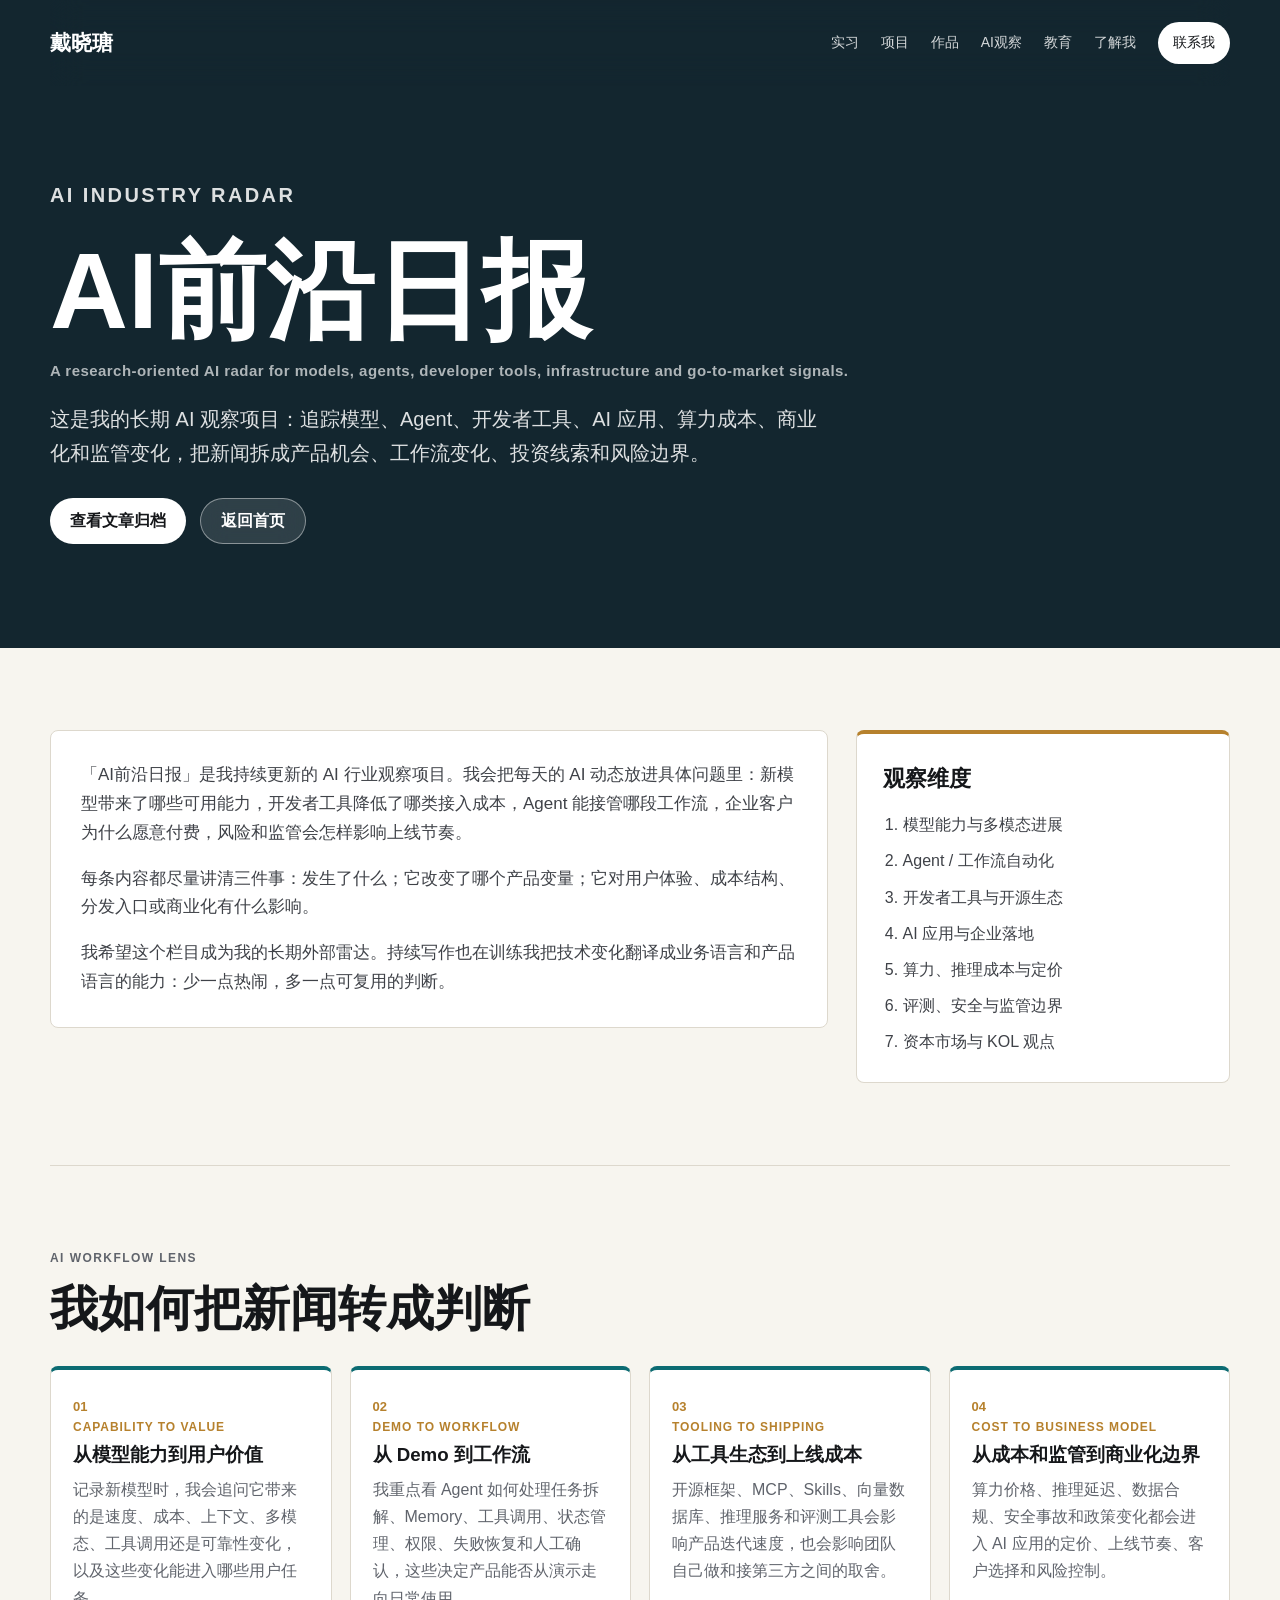
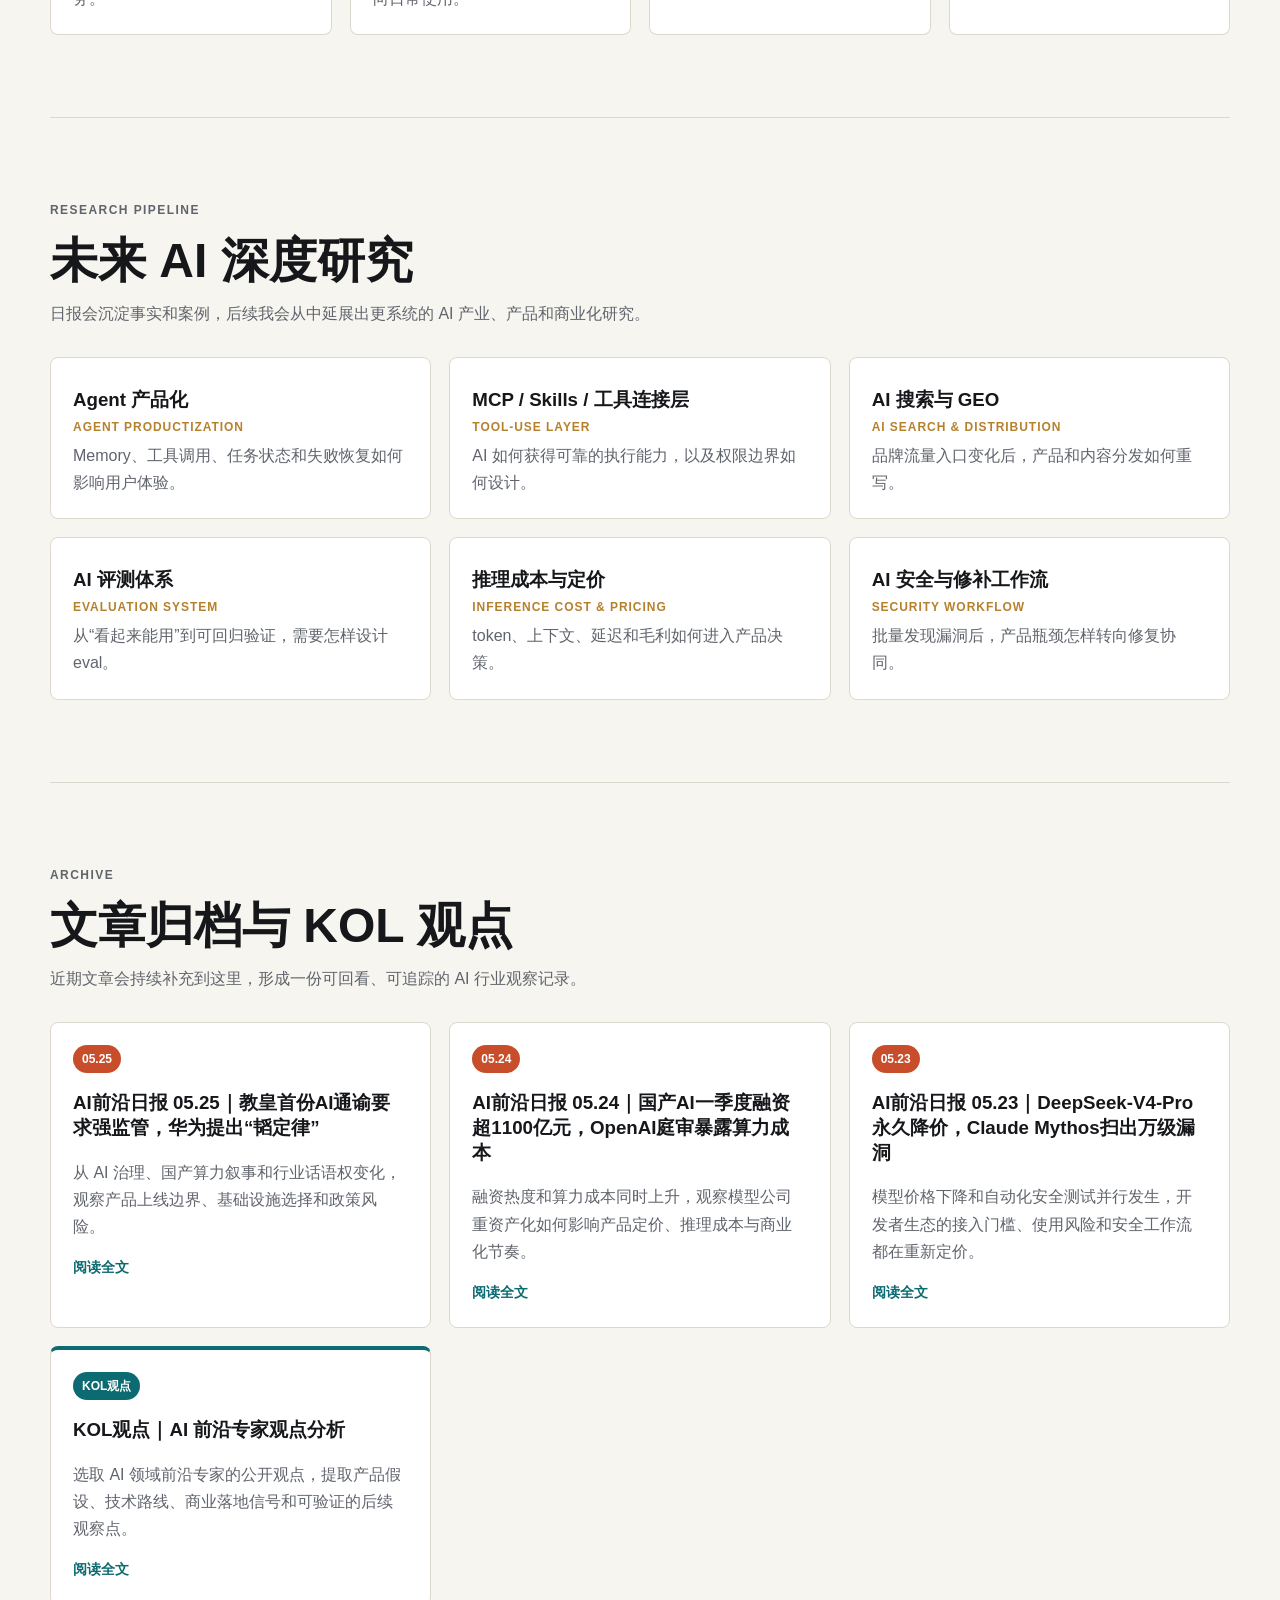
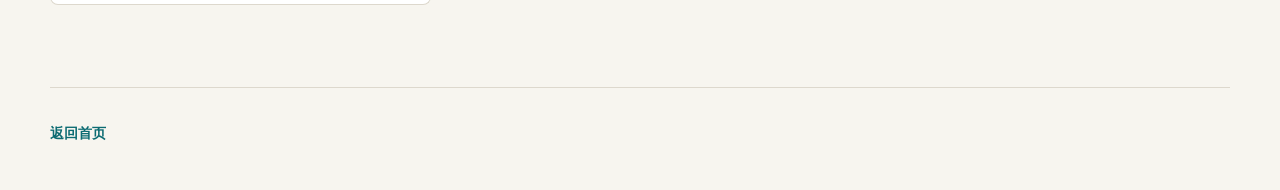
==== commit b97fb9e6: "Balance portfolio positioning" ====
--- a/ai-daily/index.html
+++ b/ai-daily/index.html
@@ -3,12 +3,12 @@
   <head>
     <meta charset="utf-8" />
     <meta name="viewport" content="width=device-width, initial-scale=1" />
-    <title>AI前沿日报 | AI 产品观察</title>
+    <title>AI前沿日报 | AI 行业观察</title>
     <meta
       name="description"
-      content="AI前沿日报是戴晓瑭持续更新的 AI 产品观察项目，追踪模型、Agent、开发者工具、AI 应用、算力成本、商业化和监管变化。"
+      content="AI前沿日报是戴晓瑭持续更新的 AI 行业观察项目，追踪模型、Agent、开发者工具、AI 应用、算力成本、商业化和监管变化。"
     />
-    <link rel="stylesheet" href="../styles.css?v=20260530h" />
+    <link rel="stylesheet" href="../styles.css?v=20260530i" />
   </head>
   <body class="daily-page">
     <header class="daily-site-header">
@@ -30,11 +30,11 @@
       </nav>
 
       <section class="daily-hero" aria-labelledby="daily-title">
-        <p class="eyebrow">AI Product Intelligence</p>
+        <p class="eyebrow">AI Industry Radar</p>
         <h1 id="daily-title">AI前沿日报</h1>
-        <p class="daily-hero-note">A product-oriented AI radar for models, agents, developer tools, infrastructure and go-to-market signals.</p>
+        <p class="daily-hero-note">A research-oriented AI radar for models, agents, developer tools, infrastructure and go-to-market signals.</p>
         <p>
-          这是我的长期 AI 观察项目：追踪模型、Agent、开发者工具、AI 应用、算力成本、商业化和监管变化，把新闻拆成产品机会、工作流变化和风险边界。
+          这是我的长期 AI 观察项目：追踪模型、Agent、开发者工具、AI 应用、算力成本、商业化和监管变化，把新闻拆成产品机会、工作流变化、投资线索和风险边界。
         </p>
         <div class="daily-hero-actions">
           <a class="primary-action" href="#archive">查看文章归档</a>
@@ -47,13 +47,13 @@
       <section class="section daily-intro" aria-label="栏目介绍">
         <div class="daily-intro-copy">
           <p>
-            「AI前沿日报」是我持续更新的 AI 产品观察项目。我会把每天的 AI 动态放进产品问题框架里：新模型带来了哪些可用能力，开发者工具降低了哪类接入成本，Agent 能接管哪段工作流，企业客户为什么愿意付费，风险和监管会怎样影响上线节奏。
+            「AI前沿日报」是我持续更新的 AI 行业观察项目。我会把每天的 AI 动态放进具体问题里：新模型带来了哪些可用能力，开发者工具降低了哪类接入成本，Agent 能接管哪段工作流，企业客户为什么愿意付费，风险和监管会怎样影响上线节奏。
           </p>
           <p>
             每条内容都尽量讲清三件事：发生了什么；它改变了哪个产品变量；它对用户体验、成本结构、分发入口或商业化有什么影响。
           </p>
           <p>
-            我希望这个栏目成为我的长期外部雷达。持续写作也在训练我把技术变化翻译成产品语言的能力：少一点热闹，多一点可复用的判断。
+            我希望这个栏目成为我的长期外部雷达。持续写作也在训练我把技术变化翻译成业务语言和产品语言的能力：少一点热闹，多一点可复用的判断。
           </p>
         </div>
         <aside class="daily-format-card" aria-label="栏目结构">
@@ -72,8 +72,8 @@
 
       <section class="section daily-value-section" aria-labelledby="value-title">
         <div class="section-heading">
-          <p class="eyebrow">AI Product Lens</p>
-          <h2 id="value-title">我如何把新闻转成产品判断</h2>
+          <p class="eyebrow">AI Workflow Lens</p>
+          <h2 id="value-title">我如何把新闻转成判断</h2>
         </div>
         <div class="daily-card-grid">
           <article>
@@ -98,16 +98,16 @@
             <span>04</span>
             <small>Cost to Business Model</small>
             <h3>从成本和监管到商业化边界</h3>
-            <p>算力价格、推理延迟、数据合规、安全事故和政策变化都会进入 AI 产品的定价、上线节奏、客户选择和风险控制。</p>
+            <p>算力价格、推理延迟、数据合规、安全事故和政策变化都会进入 AI 应用的定价、上线节奏、客户选择和风险控制。</p>
           </article>
         </div>
       </section>
 
       <section class="section deep-research-section" aria-labelledby="research-title">
         <div class="section-heading">
-          <p class="eyebrow">Product Research Pipeline</p>
-          <h2 id="research-title">未来 AI 产品研究</h2>
-          <p>日报会沉淀事实和案例，后续我会从中延展出更系统的 AI 产品研究。</p>
+          <p class="eyebrow">Research Pipeline</p>
+          <h2 id="research-title">未来 AI 深度研究</h2>
+          <p>日报会沉淀事实和案例，后续我会从中延展出更系统的 AI 产业、产品和商业化研究。</p>
         </div>
         <div class="research-list">
           <article>
@@ -147,7 +147,7 @@
         <div class="section-heading">
           <p class="eyebrow">Archive</p>
           <h2 id="archive-title">文章归档与 KOL 观点</h2>
-          <p>近期文章会持续补充到这里，形成一份可回看、可追踪的 AI 产品观察记录。</p>
+          <p>近期文章会持续补充到这里，形成一份可回看、可追踪的 AI 行业观察记录。</p>
         </div>
         <div class="article-list">
           <article class="article-card">
@@ -182,6 +182,6 @@
       <a href="../index.html">返回首页</a>
     </footer>
 
-    <script src="../script.js?v=20260530h"></script>
+    <script src="../script.js?v=20260530i"></script>
   </body>
 </html>
